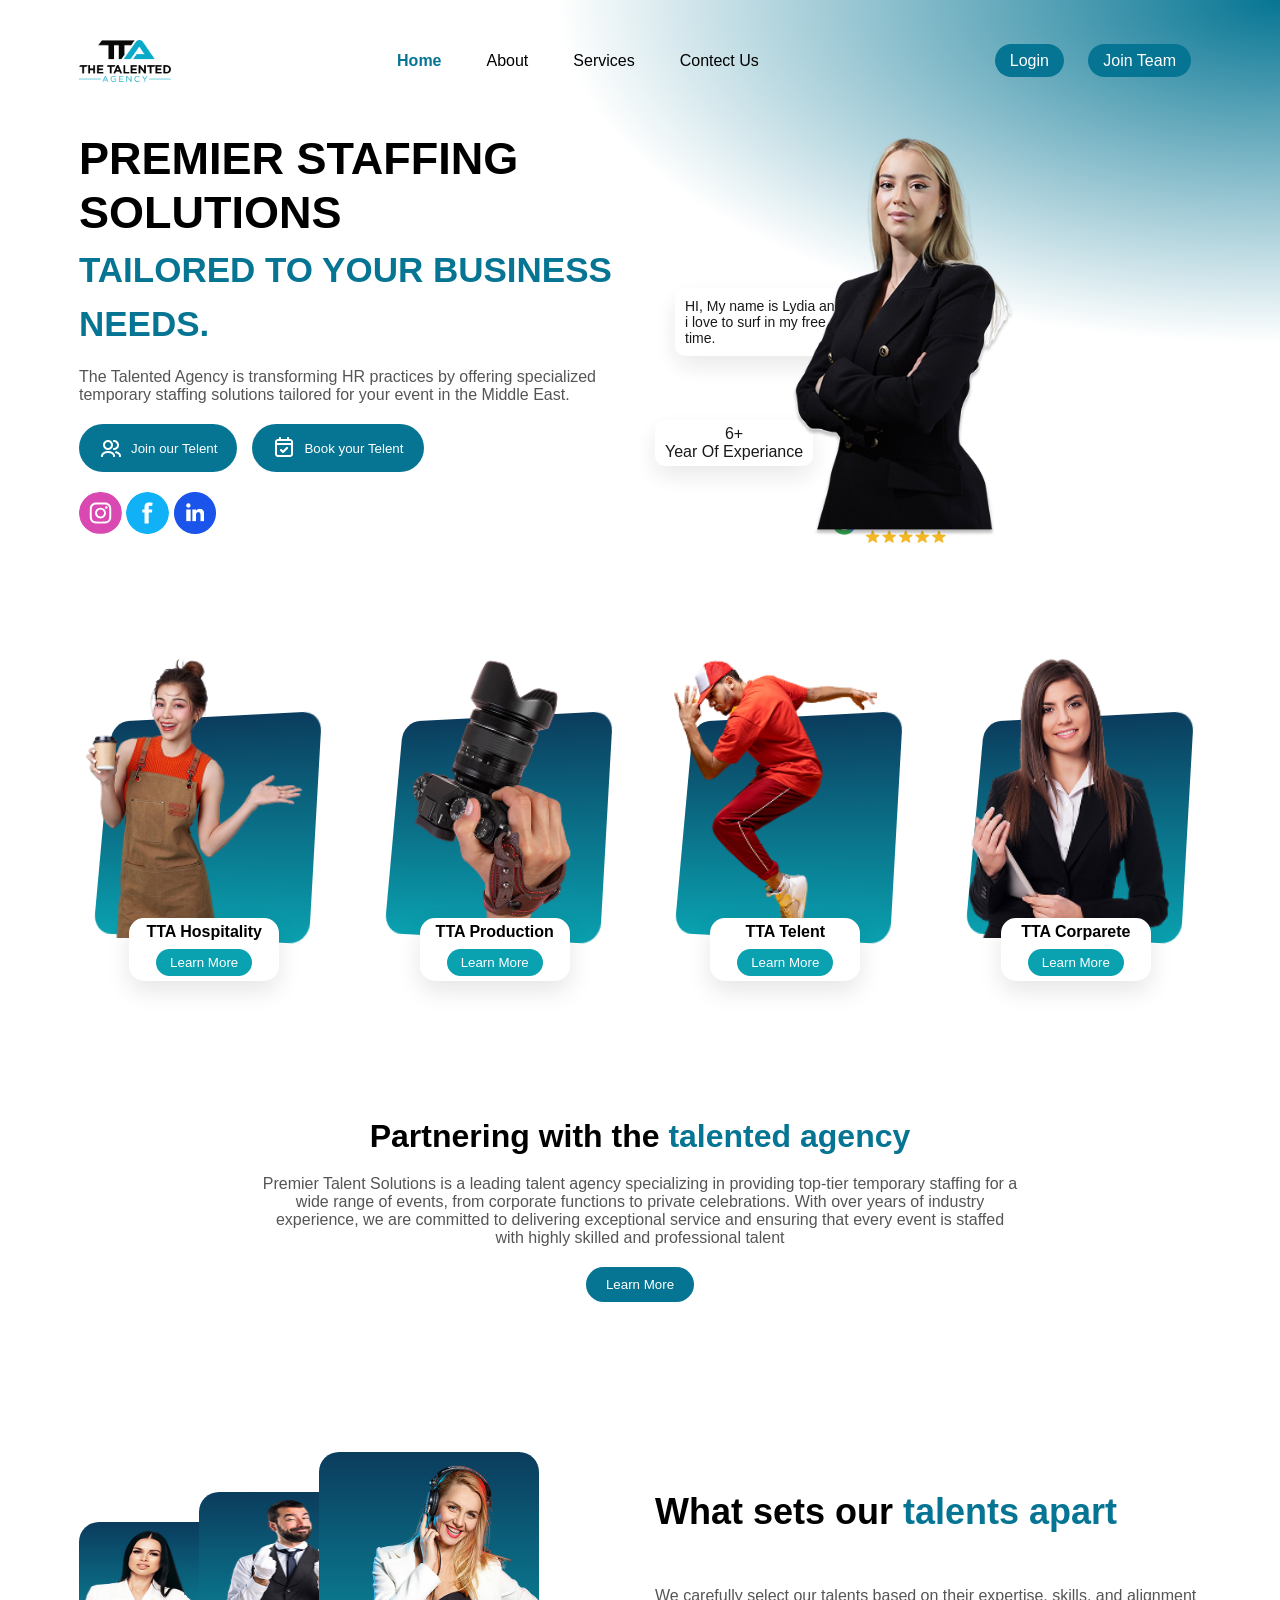
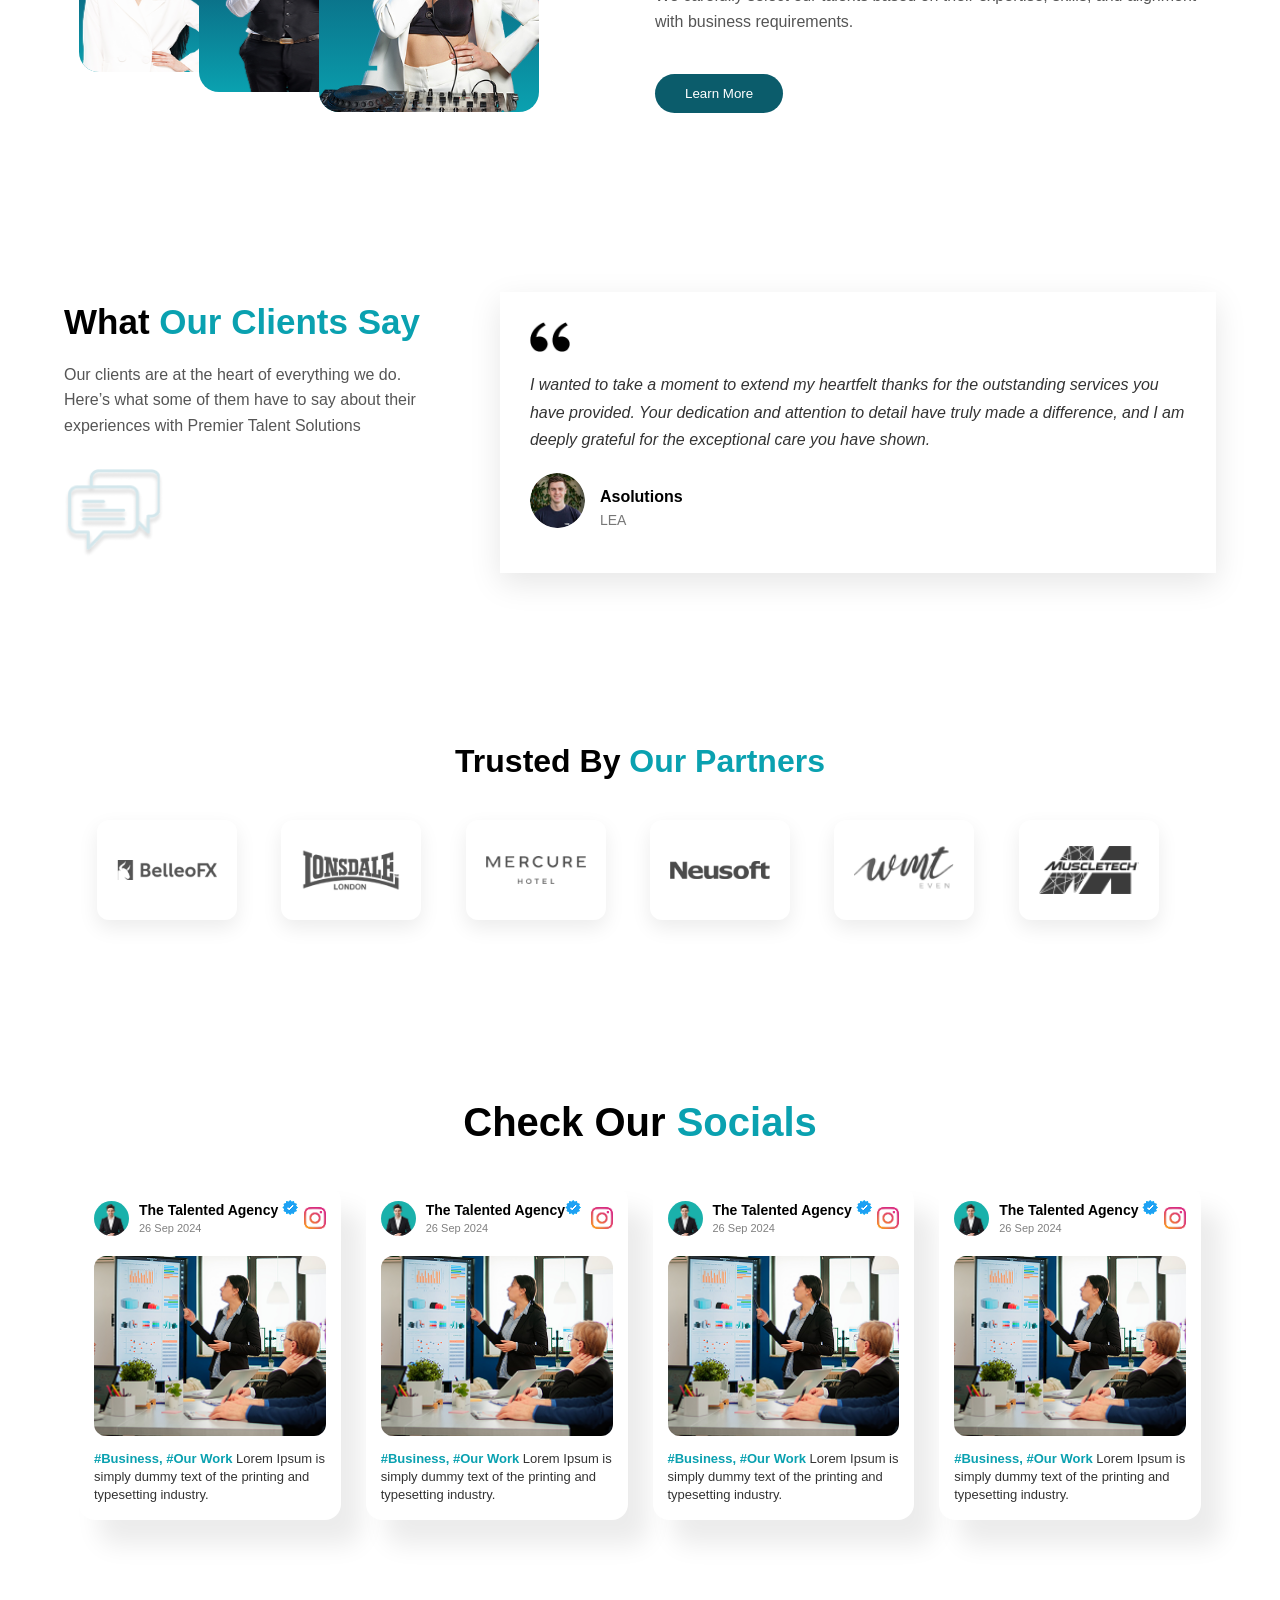
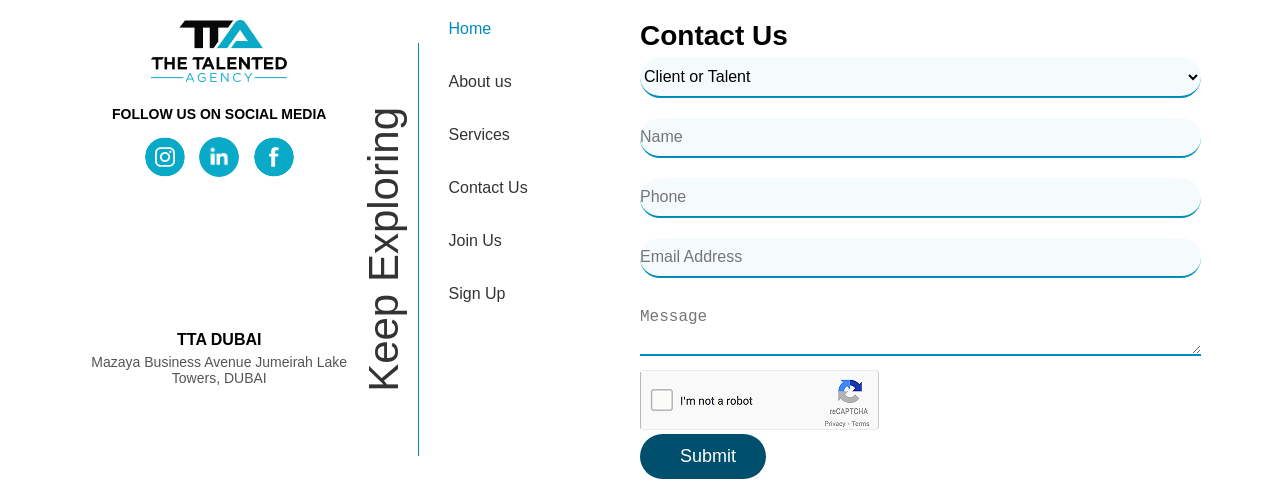
==== Talented/index.html @ cbae9e2e "Add files via upload Updated contact section and footer" ====
<!DOCTYPE html>
<html lang="en">

<head>
    <meta charset="UTF-8">
    <meta name="viewport" content="width=device-width, initial-scale=1.0">
    <title>Document</title>
    <link rel="stylesheet" href="style.css">
</head>

<body>
    <section class="hero-wrapper">
        <header class="container">
            <img src="photo/Frame 1.png" alt="">
            <div class="nav">
                <a href="index.html" class="active">Home </a>
                <a href="why.html">About</a>
                <a href="why.html">Services</a>
                <a href="contact.html">Contect Us</a>
            </div>
            <div>
                <div id="modal-placeholder"></div>
                <a href="javascript:void(0)" class="btn" onclick="loadAndOpenModal()">Login</a>
                <a href="join.html" class="btn">Join Team</a>
            </div>
        </header>

        <div class="container">
            <div class="hero-section">

                <div class="hero-left">
                    <h1>
                        PREMIER STAFFING SOLUTIONS <br>
                        <span>TAILORED TO YOUR BUSINESS NEEDS.</span>
                    </h1>

                    <p>The Talented Agency is transforming HR practices by offering specialized temporary staffing
                        solutions
                        tailored for your event in the Middle East.</p>
                    <div class="hero-btn">
                        <button><img src="photo/Users.png" alt="">Join our Telent</button>
                        <button><img src="photo/Calendar_Check.png" alt="">Book your Telent</button>
                    </div>
                    <div class="hero-icon">
                        <img src="photo/instagram.svg" alt="">
                        <img src="photo/facebook.svg" alt="">
                        <img src="photo/linkedin.png" alt="">
                    </div>
                </div>
                <div class="hero-right">
                    <img class="main-img" src="photo/2 7.png" alt="">
                    <div class="card-info">
                        <p>HI, My name is Lydia and i love to surf in my free time.</p>
                    </div>

                    <div class="box">
                        <p>6+</p>
                        <p>Year Of Experiance</p>
                    </div>

                    <img class="avatars" src="photo/Avatars.png" alt="">
                </div>
            </div>
        </div>
    </section>

    <section class="services">
        <div class="container">
            <div class="card">
                <div class="img-box">
                    <div class="shape"></div>
                    <img src="photo/barista-asian-woman-serving-customer-holding-coffee-cup-coffee-shop-isolated-blue-background 1.png"
                        alt="">
                </div>
                <div class="content">
                    <h4>TTA Hospitality</h4>
                    <button>Learn More</button>
                </div>
            </div>
            <div class="card">
                <div class="img-box">
                    <div class="shape"></div>
                    <img src="photo/hand-holding-photo-camera 1.png" alt="">
                </div>
                <div class="content">
                    <h4>TTA Production</h4>
                    <button>Learn More</button>
                </div>
            </div>
            <div class="card">
                <div class="img-box">
                    <div class="shape"></div>
                    <img src="photo/full-shot-man-dancing-studio 1.png" alt="">
                </div>
                <div class="content">
                    <h4>TTA Telent</h4>
                    <button>Learn More</button>
                </div>
            </div>
            <div class="card">
                <div class="img-box">
                    <div class="shape"></div>
                    <img src="photo/portrait-happy-woman-with-digital-tablet 1.png" alt="">
                </div>
                <div class="content">
                    <h4>TTA Corparete</h4>
                    <button>Learn More</button>
                </div>
            </div>

            <div class="parenting">
                <h1>Partnering with the <span>talented agency</span></h1>
                <p>Premier Talent Solutions is a leading talent agency specializing in providing top-tier temporary
                    staffing for a wide range of events, from corporate functions to private celebrations. With over
                    years of industry experience, we are committed to delivering exceptional service and ensuring that
                    every event is staffed with highly skilled and professional talent</p>
                <button>Learn More</button>
            </div>
        </div>
    </section>

    <section class="set-section">
        <div class="container set-part">

            <div class="talent-image">
                <img class="img-box1 small" src="photo/freepik_br_9124e37f-e8ed-4702-9547-612ed2c5bbd6 copy 1.png"
                    alt="">
                <img class="img-box1 medium" src="photo/luxury-waiter-doing-money-gesture 1.png" alt="">
                <img class="img-box1 large" src="photo/freepik_br_9124e37f-e8ed-4702-9547-612ed2c5bbd6 copy 1 (1).png"
                    alt="">
            </div>

            <div class="talent-content">
                <h2>What sets our <span>talents apart </span></h2>
                <P>We carefully select our talents based on their expertise, skills, and alignment with business
                    requirements.</P>
                <button>Learn More </button>
            </div>

        </div>
    </section>

    <section class="clint">
        <div class="container">

            <div class="clint-left">
                <H2>What <SPan> Our Clients Say</SPan></H2>
                <P>Our clients are at the heart of everything we do. Here’s what some of them have to say about their
                    experiences with Premier Talent Solutions</P>
                <img src="photo/Mask group.png" alt="">
            </div>

            <div class="clint-right">
                <img src="photo/quote 1.png" alt="">
                <p>I wanted to take a moment to extend my heartfelt thanks for the outstanding services you have
                    provided. Your dedication and attention to detail have truly made a difference, and I am deeply
                    grateful for the exceptional care you have shown.</p>
                <div class="users">
                    <img src="photo/Ellipse 78.png" alt="">
                    <div>
                        <h4>Asolutions</h4>
                        <span>LEA</span>
                    </div>
                </div>
            </div>
        </div>
    </section>


    <section class="partners">
        <div class="container">
            <h2>Trusted By <span>Our Partners</span></h2>

            <div class="logo-grid">
                <img src="photo/Group 1413372115.png">
                <img src="photo/Group 1413372081.png">
                <img src="photo/download.png">
                <img src="photo/download (1).png">
                <img src="photo/WMT.DEUtdZK4 1.png">
                <img src="photo/muscletech-australia.DEVX052A 1.png">
            </div>
        </div>
    </section>


    <section class="social-section">
        <div class="container">

            <h2>Check Our <span>Socials</span></h2>

            <div class="social-grid">

                <!-- CARD -->
                <div class="social-card">

                    <div class="card-header">
                        <div class="user">
                            <img class="profile" src="photo/Rectangle 34627401.png" alt="">
                            <div>
                                <h4>The Talented Agency <img
                                        src="photo/pngtree-instagram-bule-tick-insta-blue-star-vector-png-image_6695210 1.png"
                                        alt=""></h4>
                                <small>26 Sep 2024</small>
                            </div>
                        </div>
                        <img class="insta" src="photo/image 2.png" alt="">
                    </div>

                    <img class="post-img" src="photo/Rectangle 34627402.png" alt="">

                    <p class="caption">
                        <span>#Business, #Our Work</span>
                        Lorem Ipsum is simply dummy text of the printing and typesetting industry.
                    </p>

                </div>

                <!-- CARD 2 -->
                <div class="social-card">
                    <div class="card-header">
                        <div class="user">
                            <img class="profile" src="photo/Rectangle 34627401.png" alt="">
                            <div>
                                <h4>The Talented Agency<img
                                        src="photo/pngtree-instagram-bule-tick-insta-blue-star-vector-png-image_6695210 1.png"
                                        alt=""></h4>
                                <small>26 Sep 2024</small>
                            </div>
                        </div>
                        <img class="insta" src="photo/image 2.png" alt="">
                    </div>

                    <img class="post-img" src="photo/Rectangle 34627402.png" alt="">

                    <p class="caption">
                        <span>#Business, #Our Work</span>
                        Lorem Ipsum is simply dummy text of the printing and typesetting industry.
                    </p>
                </div>

                <!-- CARD 3 -->
                <div class="social-card">
                    <div class="card-header">
                        <div class="user">
                            <img class="profile" src="photo/Rectangle 34627401.png" alt="">
                            <div>
                                <h4>The Talented Agency <img
                                        src="photo/pngtree-instagram-bule-tick-insta-blue-star-vector-png-image_6695210 1.png"
                                        alt=""></h4>
                                <small>26 Sep 2024</small>
                            </div>
                        </div>
                        <img class="insta" src="photo/image 2.png" alt="">
                    </div>

                    <img class="post-img" src="photo/Rectangle 34627402.png" alt="">

                    <p class="caption">
                        <span>#Business, #Our Work</span>
                        Lorem Ipsum is simply dummy text of the printing and typesetting industry.
                    </p>
                </div>

                <!-- CARD 4 -->
                <div class="social-card">
                    <div class="card-header">
                        <div class="user">
                            <img class="profile" src="photo/Rectangle 34627401.png" alt="">
                            <div>
                                <h4>The Talented Agency <img
                                        src="photo/pngtree-instagram-bule-tick-insta-blue-star-vector-png-image_6695210 1.png"
                                        alt=""></h4>
                                <small>26 Sep 2024</small>
                            </div>
                        </div>
                        <img class="insta" src="photo/image 2.png" alt="">
                    </div>

                    <img class="post-img" src="photo/Rectangle 34627402.png" alt="">

                    <p class="caption">
                        <span>#Business, #Our Work</span>
                        Lorem Ipsum is simply dummy text of the printing and typesetting industry.
                    </p>
                </div>

            </div>

        </div>
    </section>

    <footer class="container">
        <div class="footer-content">

            <div class="footer-section brand-col">
                <img src="photo/Frame 1.png" alt="The Talented Agency" class="footer-logo">

                <p class="social-text">FOLLOW US ON SOCIAL MEDIA</p>

                <div class="social-icons">
                    <img src="photo/finstagram.svg" alt="Instagram">
                    <img src="photo/flinkedin.png" alt="LinkedIn">
                    <img src="photo/ffacebook.svg" alt="Facebook">
                </div>
                <div class="address-section">
                    <h4>TTA DUBAI</h4>
                    <p>Mazaya Business Avenue Jumeirah Lake Towers, DUBAI</p>
                </div>
            </div>

            <div class="footer-section nav-col">
                <div class="vertical-text-wrapper">
                    <span class="vertical-text">Keep Exploring</span>
                    <div class="divider"></div>
                </div>
                <ul class="nav-links">
                    <li><a href="#" class="active">Home</a></li>
                    <li><a href="#">About us</a></li>
                    <li><a href="#">Services</a></li>
                    <li><a href="#">Contact Us</a></li>
                    <li><a href="#">Join Us</a></li>
                    <li><a href="#">Sign Up</a></li>
                </ul>
            </div>

            <div class="footer-section form-col">
                <h2>Contact Us</h2>
                <form id="footer-contact">
                    <div class="input-group">
                        <select id="role">
                            <option value="">Client or Talent</option>
                        </select>
                    </div>
                    <div class="input-group">
                        <input type="text" placeholder="Name" required>
                    </div>
                    <div class="input-group">
                        <input type="tel" placeholder="Phone" required>
                    </div>
                    <div class="input-group">
                        <input type="email" placeholder="Email Address" required>
                    </div>
                    <div class="input-group">
                        <textarea placeholder="Message"></textarea>
                    </div>
                    <div>
                        <img src="photo/1_4NhFKMxr-qXodjYpxtiE0w 1.png" alt="">
                    </div>

                    <button type="submit" class="submit-btn">
                        <i class="fas fa-paper-plane"></i> Submit
                    </button>
                </form>
            </div>
        </div>
    </footer>











    <script>
        function loadAndOpenModal() {
            var placeholder = document.getElementById('modal-placeholder');

            // Check karo ke modal pela thi load thayelu che ke nahi
            if (placeholder.innerHTML === "") {
                fetch('login.html')
                    .then(response => response.text())
                    .then(data => {
                        placeholder.innerHTML = data;
                        openModal(); // Code load thaya pachhi kholo
                    });
            } else {
                openModal(); // Jo pela thi load hoy to sidhu kholo
            }
        }

        function openModal() {
            var modal = document.getElementById("loginModal");
            modal.style.display = "block";
            document.body.style.overflow = "hidden";
        }

        function closeLoginModal() {
            var modal = document.getElementById("loginModal");
            modal.style.display = "none";
            document.body.style.overflow = "auto";
        }

        // Modal ni bahar click kare to bandh thay
        window.onclick = function (event) {
            var modal = document.getElementById("loginModal");
            if (event.target == modal) {
                closeLoginModal();
            }
        }
    </script>
</body>

</html>
---- Talented/style.css ----
* {
    margin: 0;
    padding: 0;
    box-sizing: border-box;
}

body {
    font-family: Arial, sans-serif;
}

.container {
    width: 100%;
    max-width: 1200px;
    margin: auto;
    padding: 10px 15px;
}

/* HERO BACKGROUND */
.hero-wrapper {
    padding: 30px 0;
    background-size: 120% 120%;
    background-repeat: no-repeat;
    max-width: 100%;

    background: radial-gradient(ellipse at top right,
            #067593 0%,
            transparent 40%),
        #ffffff;
}

/* HEADER */
header {
    display: flex;
    align-items: center;
    justify-content: space-between;
    padding: 15px;
}

header img {
    height: 42px;
}

.nav {
    display: flex;
    gap: 25px;
}

header a {
    margin: 0 10px;
    text-decoration: none;
    color: black;
}

/* header button {
    margin-left: 10px;
    padding: 8px 15px;
    cursor: pointer;
    background-color: #067593;
    border: none;
    border-radius: 30px;
    color: white;
} */
.btn{
    margin-left: 10px;
    padding: 8px 15px;
    cursor: pointer;
    background-color: #067593;
    border: none;
    border-radius: 30px;
    color: white;

}

.nav a.active {
    color: #067593 !important; 
    font-weight: bold;         
    /* border-bottom: 2px solid #067593; */ /* Jo niche patti joiye to aa vapro */
}
/* HERO SECTION */
.hero-section {
    display: flex;
    align-items: center;
    justify-content: space-between;
    padding: 30px 0;
    gap: 30px;
}

.hero-left {
    flex: 1;
}

.hero-left h1 {
    font-size: 45px;
    line-height: 1.2;
}

.hero-left span {
    color: #067593;
    font-size: 35px;
}

.hero-left p {
    margin: 20px 0;
    color: #555;
}

.hero-btn {
    display: flex;
    gap: 15px;
    margin-bottom: 20px;
    flex-wrap: wrap;
}

.hero-btn button {
    display: flex;
    align-items: center;
    gap: 8px;
    padding: 12px 20px;
    border-radius: 25px;
    border: none;
    cursor: pointer;
    background: #067593;
    color: white;
}

.main-img {
    width: 22px;
    margin-right: 12px;
}

/* RIGHT SIDE */
.hero-right {
    position: relative;
    flex: 1;
    display: flex;
    justify-content: center;
}

.hero-right img {
    width: 100%;
    max-width: 450px;
}

/* FLOATING CARDS */
.card-info {
    position: absolute;
    bottom: 180px;
    left: 20px;
    padding: 10px;
    border-radius: 10px;
    background: #fff;
    width: 180px;
    font-size: 14px;
    box-shadow: 0 10px 25px rgba(0, 0, 0, 0.1);
    opacity: 0.9;
}

.box {
    position: absolute;
    bottom: 70px;
    left: 0;
    padding: 5px 10px;
    background: white;
    border-radius: 10px;
    text-align: center;
    box-shadow: 0 10px 25px rgba(0, 0, 0, 0.1);
    opacity: 0.9;
}

.avatars {
    position: absolute;
    bottom: -30px;
    left: 46%;
    transform: translateX(-50%);
    width: 180px !important;
}


@media (max-width: 992px) {
    .hero-section {
        flex-direction: column;
        text-align: center;
    }

    .hero-left h1 {
        font-size: 32px;
    }

    .hero-left span {
        font-size: 26px;
    }

    .hero-right {
        margin-top: 30px;
    }

    .card-info,
    .box {
        left: 50%;
        transform: translateX(-50%);
    }
}

/* MOBILE */
@media (max-width: 600px) {
    header {
        flex-direction: column;
        gap: 10px;
    }

    header div {
        display: flex;
        flex-wrap: wrap;
        justify-content: center;
    }

    .hero-left h1 {
        font-size: 26px;
    }

    .hero-left span {
        font-size: 22px;
    }

    .hero-btn {
        flex-direction: column;
    }


}


.services .container {
    display: flex;
    justify-content: space-between;
    padding: 80px 10px;
    flex-wrap: wrap;


}

/* 
.card {
    position: relative;
    width: 23%;
    height: 350px;
    display: flex;
    flex-direction: column;
    align-items: center;
}

.img-box {
    position: relative;
    height: 200px;
    perspective: 400px;
    width: 100%;
}


.shape {
    position: absolute;
    width: 90%;
    height: 90%;
    top: 10%;
    left: 5%;
    background: linear-gradient(180deg, #0b3c5d, #0aa1b0);
    border-radius: 12px;
    transform: rotateY(-90deg) rotateX(15deg);
    z-index: 1;
    transform-style: preserve-3d;
}


.img-box img {
    position: absolute;
    bottom: 0;
    left: 50%;
    transform: translateX(-50%);
    height: 230px;
    z-index: 2;
    object-fit: contain;    
} */

.content {
    position: relative;
    /* bottom: 60px;
    left: 10%; */
    margin-top: -20px;
    width: 150px;

    background: #fff;
    padding: 5px;
    text-align: center;
    border-radius: 15px;

    box-shadow: 0 10px 25px rgba(0, 0, 0, 0.1);
    z-index: 3;
}

/* BUTTON */
.content button {
    margin-top: 8px;
    padding: 6px 14px;
    border: none;
    border-radius: 20px;
    background: #0aa1b0;
    color: white;
    cursor: pointer;
}

.parenting {
    text-align: center;
    margin: 60px auto;
    max-width: 760px;


}

.parenting h1 {
    font-size: 32px;
}

.parenting span {
    color: #067593;
}

.parenting p {
    margin: 20px 0;
    color: #555;

}

.parenting button {
    padding: 10px 20px;
    background: #067593;
    color: white;
    border: none;
    border-radius: 25px;
}

@media (max-width: 600px) {

    .services .container {
        flex-direction: column;
        grid-template-columns: 1fr;
        align-items: center;
        gap: 40px;
    }

    .card {
        width: 90%;
    }

    .img-box {
        height: 170px;
    }

    .img-box img {
        height: 190px;
    }

    .content {
        width: 180px;
        bottom: -25px;
    }

    .content button {
        padding: 8px 16px;
    }
}

@media (max-width: 992px) and (min-width: 601px) {

    .services .container {
        flex-wrap: wrap;
        justify-content: center;
        grid-template-columns: repeat(2, 1fr);
        gap: 30px;
    }

    .card {
        width: 45%;
    }

    .img-box {
        height: 190px;
    }

    .img-box img {
        height: 210px;
    }

    .content {
        width: 170px;
    }
}


* {
    box-sizing: border-box;
}

.set-part {
    display: flex;
    justify-content: space-between;
    gap: 30px;
    align-items: center;
}


.talent-image {
    position: relative;
    width: 50%;
    height: 350px;
}

.img-box1 {
    position: absolute;
    border-radius: 20px;
    overflow: hidden;
    /* 👈 important */
    background: linear-gradient(180deg, #0b3c5d, #0aa1b0);
}

/* COMMON IMAGE STYLE */
.img-box1 img {
    position: absolute;
    border-radius: 20px;
    object-fit: cover;
}

/* DIFFERENT SIZES */
.small {
    width: 160px;
    height: 150px;
    left: 0;
    top: 70px;
    z-index: 1;
}

.medium {
    width: 180px;
    height: 200px;
    left: 120px;
    top: 40px;
    z-index: 2;
}

.large {
    width: 220px;
    height: 260px;
    left: 240px;
    top: 0;
    z-index: 3;
}

.talent-content {
    width: 50%;
}

.talent-content h2 {
    font-size: 36px;
    margin-bottom: 50px;
}

.talent-content span {
    color: #067593;
}

.talent-content p {
    color: #555;
    margin-bottom: 40px;
    line-height: 1.6;
}

/* BUTTON */
.talent-content button {
    padding: 12px 30px;
    border-radius: 30px;
    border: none;
    background: #0b5c6b;
    color: white;
    cursor: pointer;
    margin-bottom: 50px;
}

@media (max-width: 768px) {

    .set-part {
        flex-direction: column;
        text-align: center;
    }

    .talent-image,
    .talent-content {
        width: 100%;
    }

    .talent-image {
        height: 300px;
        margin-bottom: 20px;
    }

    /* reduce overlap on mobile */
    .small {
        width: 120px;
        height: 110px;
        left: 0;
        top: 50px;
    }

    .medium {
        width: 140px;
        height: 150px;
        left: 90px;
        top: 30px;
    }

    .large {
        width: 160px;
        height: 190px;
        left: 180px;
        top: 0;
    }

    .talent-content h2 {
        font-size: 28px;
    }
}

@media (max-width: 1024px) {
    .talent-image {
        width: 55%;
    }

    .talent-content {
        width: 45%;
    }
}

.clint .container {
    display: flex;
    justify-content: space-between;
    align-items: center;
    gap: 50px;
    flex-wrap: wrap;
    padding: 80px 0;
}

.clint-left {
    flex: 1;
}

.clint-left h2 {
    font-size: 35px;
    margin-bottom: 20px;
}

.clint-left span {
    color: #0aa1b0;
}

.clint-left p {
    color: #555;
    line-height: 1.6;
    margin-bottom: 30px;
    max-width: 500px;
}

.clint-left img {
    width: 100px;
    height: auto;
    opacity: 0.6;

}

.clint-right {
    flex: 1.7;
    background: #fff;
    padding: 30px;
    box-shadow: 0 10px 30px rgba(0, 0, 0, 0.1);
    position: relative;
}

/* quote image */
.clint-right img {
    width: 40px;
    margin-bottom: 15px;
}

.clint-right p {
    color: #333;
    line-height: 1.7;
    font-style: italic;
}

.users {
    display: flex;
    align-items: center;
    gap: 15px;
    margin-top: 20px;
}

.users img {
    width: 55px;
    height: 55px;
    border-radius: 50%;
    object-fit: cover;
}

.users h4 {
    font-size: 16px;
    margin-bottom: 5px;
}

.users span {
    font-size: 14px;
    color: #777;
}



.partners {
    padding: 80px 20px;
    text-align: center;
}

.partners h2 {
    font-size: 32px;
    margin-bottom: 40px;
}

.partners h2 span {
    color: #0aa1b0;
}

/* GRID */
.logo-grid {
    display: grid;
    grid-template-columns: repeat(auto-fit, minmax(160px, 1fr));
    gap: 20px;
    align-items: center;
}

/* BOX STYLE */
.logo-grid img {
    width: 100%;
    max-width: 140px;
    padding: 20px;
    background: #fff;
    border-radius: 12px;
    box-shadow: 0 8px 20px rgba(0, 0, 0, 0.08);
    transition: 0.3s ease;
    filter: grayscale(100%);
    object-fit: contain;
    height: 100px;
}

/* HOVER EFFECT */
/* .logo-grid img:hover{
    transform: translateY(-5px);
    box-shadow: 0 12px 25px rgba(0,0,0,0.15);
} */






.social-section {
    padding: 80px 0;
}

.container {
    width: 90%;
    margin: auto;
}

.social-section h2 {
    text-align: center;
    font-size: 40px;
    margin-bottom: 40px;
}

.social-section h2 span {
    color: #0aa1b0;
}

/* GRID */
.social-grid {
    display: grid;
    grid-template-columns: repeat(4, 1fr);
    gap: 25px;
}

/* CARD */
.social-card {
    background: #fff;
    border-radius: 16px;
    padding: 15px;
    box-shadow: 20px 25px 25px rgba(0, 0, 0, 0.08);
}

/* HEADER */
.card-header {
    display: flex;
    justify-content: space-between;
    align-items: center;
    margin-bottom: 10px;
}

.user {
    display: flex;
    gap: 10px;
    align-items: center;
}

.profile {
    width: 35px;
    height: 35px;
    border-radius: 50%;
}

.user h4 {
    font-size: 14px;
    margin: 0;
}

.user small {
    font-size: 11px;
    color: gray;
}

.insta {
    width: 22px;
}

/* IMAGE */
.post-img {
    width: 100%;
    height: 180px;
    border-radius: 12px;
    object-fit: cover;
    margin: 10px 0;
}

/* TEXT */
.caption {
    font-size: 13px;
    line-height: 1.4;
    color: #333;
}

.caption span {
    color: #0aa1b0;
    font-weight: 600;
}




.footer-content {
    display: flex;
    justify-content: space-between;

}

/* Column 1: Brand */
.brand-col {
    flex: 1;
    text-align: center;
}

.footer-logo {
    max-width: 200px;
    margin-bottom: 20px;
}

.social-text {
    font-weight: bold;
    font-size: 14px;
    margin-bottom: 15px;
}

.social-icons img {
    display: inline-flex;
    align-items: center;
    justify-content: center;
    width: 40px;
    height: 40px;
    border-radius: 50%;
    margin: 0 5px;
    text-decoration: none;
}

.address-section {
    margin-top: auto;
    padding-top: 150px;
    /* Thodi extra gap jo joiye to */
    text-align: center;
}

.address-section h4 {
    font-size: 16px;
    font-weight: bold;
    margin-bottom: 5px;
}

.address-section p {
    font-size: 14px;
    color: #555;

}

/* Column 2: Navigation */
.nav-col {
    display: flex;
    flex: 1;
    gap: 30px;
}

.vertical-text-wrapper {
    display: flex;
    align-items: center;
}

.vertical-text {
    writing-mode: vertical-rl;
    transform: rotate(180deg);
    font-size: 42px;
    color: #333;
}

.divider {
    width: 1px;
    height: 90%;
    background: #008CBA;
    margin-left: 10px;
}

.nav-links {
    list-style: none;
    padding: 0;
}

.nav-links li {
    margin-bottom: 35px;
}

.nav-links a {
    text-decoration: none;
    color: #333;
    font-weight: 500;

}

.nav-links a.active {
    color: #008CBA;
}

/* Column 3: Form */
.form-col {
    flex: 2;
}

.form-col h2 {
    font-size: 28px;
    margin-bottom: 5px;
}

.input-group {
    margin-bottom: 10px;
}

.input-group input,
.input-group select,
.input-group textarea {
    width: 100%;
    border: none;
    border-bottom: 2px solid #008CBA;
    padding: 10px 0;
    outline: none;
    font-size: 16px;
}

.submit-btn {
    background: #004f6d;
    color: white;
    padding: 12px 30px;
    border: none;
    border-radius: 25px;
    cursor: pointer;
    font-size: 18px;
    display: flex;
    align-items: center;
    gap: 10px;
}








.card {
    position: relative;
    width: 23%;
    height: 350px;
    margin-bottom: 20px;
    display: flex;
    flex-direction: column;
    align-items: center;
}

.img-box {
    position: relative;
    width: 100%;
    height: 250px;
    display: flex;
    justify-content: center;
    align-items: flex-end;
}


.shape {
    position: absolute;
    width: 90%;
    height: 90%;
    background: linear-gradient(180deg, #0b3c5d, #0aa1b0);
    border-radius: 20px;
    transform: perspective(1000px) rotateY(-25deg) rotateX(10deg);
    z-index: 1;
}

.img-box img {
    position: relative;
    height: 280px;
    width: auto;
    z-index: 2;
    object-fit: contain;
    margin-left: -20px;
}












/* _____________________________________________--------------------------______________________________ */


/* MAIN SECTION */
.why-hero {
    display: flex;
    align-items: center;
    justify-content: space-between;
    gap: 60px;
    padding: 80px 0;
}

/* LEFT TEXT */
.why-text {
    flex: 1;
}

.why-text h1 {
    font-size: 42px;
    margin-bottom: 20px;
    max-width: 300px;
}

.why-text span {
    color: #0aa1b0;
}

.why-text p {
    color: #555;
    line-height: 1.6;
    margin-bottom: 25px;
    max-width: 400px;
}

/* BUTTON */
.why-text button {
    background: #0aa1b0;
    color: #fff;
    border: none;
    padding: 12px 22px;
    border-radius: 30px;
    display: flex;
    align-items: center;
    gap: 10px;
    cursor: pointer;
}

.why-text button img {
    width: 18px;
}

/* RIGHT GRID */
.why-image {
    flex: 1;
    display: grid;
    grid-template-columns: repeat(2, 1fr);
    gap: 25px;
}


.card2 {
    text-align: center;
    overflow: visible;
}


/* IMAGE BOX */
.img-box2 {
    position: relative;
    height: 120px;
    margin-bottom: 15px;
}

/* SHAPE BACKGROUND */
.shape2 {
    position: absolute;
    width: 100%;
    height: 100%;
    background: linear-gradient(180deg, #0b3c5d, #0aa1b0);
    border-radius: 14px;
    left: 0;
    transform: perspective(1000px) rotateY(-55deg) rotateX(5deg);
    z-index: 1;
}

/* IMAGE */
.img-box2 img {
    position: absolute;
    bottom: 0px;
    left: 50%;
    transform: translateX(-40%);
    max-height: 120px;
    width: auto;
    object-fit: contain;
    z-index: 2;
}

.content2 {
    position: relative;
    /* bottom: 60px;
    left: 10%; */
    margin-top: -45px;
    width: 130px;

    background: #fff;
    padding: 10px 5px;
    text-align: center;
    border-radius: 15px;

    box-shadow: 0 10px 25px rgba(0, 0, 0, 0.1);
    z-index: 3;
    backdrop-filter: blur(60px);
    -webkit-backdrop-filter: blur(60px);
}


.content2 h4 {
    margin-bottom: 10px;
    font-size: 15px;
}

.content2 button {
    padding: 6px 14px;
    border: none;
    background: #0aa1b0;
    color: white;
    border-radius: 20px;
    font-size: 12px;
    cursor: pointer;
}


/* BUTTON */
.content button {
    margin-top: 8px;
}


.tta-talent-section {
    padding: 40px 25px;

}

.tta-talent-section .container {
    display: flex;
    align-items: center;
    gap: 40px;
    justify-content: center;
}

/* Image Side */
.image-wrapper {
    position: relative;
    flex: 1;
    margin-left: 20px;

}

.blue-bg-shape {
    position: absolute;
    width: 80%;
    height: 60%;
    background-color: #00A9C1;
    border-radius: 20px;
    top: 40px;
    left: -10px;
    transform: translateX(-10%);
    z-index: 1;
    margin-left: 20px;
}

.main-img {
    position: relative;
    width: 80%;
    border-radius: 20px;
    z-index: 2;
    display: block;
}

.info-tag-box {
    background-color: #004F6D;
    color: white;
    padding: 30px 20px;
    border-radius: 12px;
    font-size: 18px;
    margin-top: 80px;
    /* Image ni upar overlap karva */
    z-index: 3;
    width: 80%;
}

/* Content Side */
.content-wrapper {
    flex: 1;
}

.title {
    font-size: 36px;
    color: #333;
    margin-bottom: 20px;
}

.title span {
    color: #00A9C1;
}

.description {
    line-height: 1.6;
    color: #555;
    margin-bottom: 30px;
    font-size: 15px;
}

/* Small Gallery */
.small-gallery {
    display: flex;
    gap: 10px;
    margin-bottom: 30px;
}

.small-gallery img {
    width: 80px;
    height: 80px;
    border-radius: 10px;
    object-fit: cover;
}

/* Button */
.book-btn {
    background-color: #004F6D;
    color: white;
    padding: 12px 30px;
    border: none;
    border-radius: 25px;
    font-size: 16px;
    cursor: pointer;
    display: flex;
    align-items: center;
    gap: 10px;
    transition: 0.3s;
}

.corporate-section .container {
    flex-direction: row;

}


.corporate-section .blue-bg-shape {
    left: auto;
    right: -20px;
    background-color: #004F6D;

}

.corporate-section .title span {
    color: #00A9C1;
}


.corporate-section .info-tag-box {
    background-color: #00A9C1;

}




















/* ------------------------____________________________________------------------------------------ */






.hero-contact {
    position: relative;
    padding-top: 50px;
    background: linear-gradient(0deg, #004659, #004659),
        linear-gradient(0deg, rgba(0, 31, 61, 0.29), rgba(0, 31, 61, 0.29));

}

.hero-overlay {
    display: flex;
    justify-content: center;
    align-items: center;
    padding: 20px 3%;
    color: white;

}

.hero-text h1 {
    font-size: 50px;
    margin-bottom: 20px;
}

.hero-text p {
    max-width: 700px;
    font-size: 18px;
    opacity: 0.9;
}

.hero-dog-img {

    max-width: 800px;
    width: 100%;
    height: auto;
    object-fit: contain;
    margin-bottom: 40px;
}


.contact-card-container {
    padding-bottom: 60px;
}

.contact-card {
    display: flex;
    background: white;

    border-radius: 20px;
    overflow: visible;
    z-index: 2;
    box-shadow: 0 20px 40px rgba(0, 0, 0, 0.2);
    transform: translateY(-70px);
    /* 🔥 BEST */
    margin-top: 0;
}

.form-side {
    flex: 1.5;
    padding: 40px;
    background: #fdfdfd;
}

.info-side {
    flex: 1;
    padding: 40px;
    background: linear-gradient(180deg, #3ADFFF 0.01%, #1E81A0 35.5%, #001F3D 99.99%);
    color: white;
}

.input-field {
    width: 100%;
    padding: 15px;
    margin-bottom: 15px;
    border: 1px solid #eee;
    border-radius: 25px;
    background: #f5f5f5;
    outline: none;
}

.hero-submit-btn {
    background: #004d61;
    color: white;
    padding: 12px 20px;
    border: none;
    border-radius: 25px;
    cursor: pointer;
    display: inline-flex;
    align-items: center;
    gap: 10px;
}

.info-side h3 {
    font-size: 30px;
    margin-bottom: 30px;
}

.info-item {
    display: flex;
    align-items: center;
    gap: 15px;
    margin-bottom: 20px;
}



.social-buttons-col {
    display: flex;
    flex-direction: column;
    gap: 15px;
    align-items: flex-end;

}


.btn-social {
    display: inline-block;
    transition: transform 0.3s ease, filter 0.3s ease;
}



.btn-social img {
    width: 250px;
    height: auto;
    display: block;
    border-radius: 40px;

}
















/* ----------------------________________________________-------------------------------- */



/* Layout & Section */
.profile-hero-section {
    background: linear-gradient(0deg, #067593, #067593),
        linear-gradient(0deg, rgba(0, 31, 61, 0.29), rgba(0, 31, 61, 0.29));
    padding: 60px 0;
    position: relative;
    height: 250px;
    width: 100%;
    display: block;
}

.profile-grid-container {
    display: grid;
    grid-template-columns: 1fr 2fr;
    gap: 25px;
    margin-left: auto;
    margin-right: auto;
    position: relative;
    z-index: 5;
    padding-top: 10px;
    margin-top: 0;
}

/* Card Common Styling */
.profile-card1 .profile-info-card{
    background: #09A9C8CF;
    border-radius: 15px;
    padding: 25px;
    box-shadow: 0 5px 15px rgba(0, 0, 0, 0.1);

}
.profile-in-card{
    padding: 24px 12px;
}
.profile-card {
    background: whitesmoke;
    border-radius: 15px;
    padding: 25px;
    box-shadow: 0 5px 15px rgba(0, 0, 0, 0.1);

}

/* Suzy Swift Card (Left) */
.profile-info-card {
    background-color: #43b3c4;
   
    /* grid-row: span 3; Aa card ne niche na badha cards sudhi lambu rakhshe */
}

.image-holder {
  width: 100%;
    border-radius: 12px;
    overflow: hidden;
    margin-bottom: 15px;
}

.image-holder img {
    width: 100%;
    display: block;
}

.upload-btn-new {
    background-color: #004d61; 
    color: white;
    border: none;
    width: 60%;            
    padding: 10px;
    margin: -5px auto 10px;
    border-radius: 20px; 
    display: flex;
    align-items: center;
    justify-content: center;
    gap: 10px;
    cursor: pointer;
    font-size: 14px;
    position: relative;    
    z-index: 2;
   
}
.upload-btn-new img {
    width: 16px; 
}
.profile-info-card h2{
    margin-bottom: 10px;
} 

.details-section h2{
    margin-bottom: 20px;
}
.profile-details-main {
    grid-column: 2;
}

/* Form Elements */
.input-grid {
    flex-direction: column;
    display: flex;
    gap: 15px;
}
.input-grid1{
    display: grid;
    /* AA SUDHARO: 1fr 1fr lakhvathi 2 sarka bhag thase */
    grid-template-columns: 1fr 1fr;
    gap: 15px;
}
.full-row {
    grid-column: span 2;
}

.phone-group {
    display: flex;
    gap: 5px;
}

.phone-group select {
    width: 35%;
}

input,
select {
    width: 100%;
    padding: 10px 15px;
    border-radius: 25px;
    border: 1px solid #c8e6eb;
    background-color: #f5fbfc;
    font-size: 14px;
    outline: none;
    margin-bottom: 10px;
}

.section-header{
    display: flex;
    justify-content: space-between;
}
.details-section, 
.upload-section {
    grid-column: span 2; 
    width: 100%;
}
.dashed-border-box {
    padding: 20px;
    border-radius: 12px;
}
.dashed-border-box h2{
    margin-bottom: 20px;
}
/* Upload Section */
.upload-grid {
    display: grid;
    grid-template-columns: repeat(4, 1fr);
    gap: 15px;
    margin-top: 15px;
}

.upload-box {
    height: 140px;
    background:white;
    border-radius: 10px;
    display: flex;
    align-items: flex-end;
    justify-content: center;
    padding-bottom: 20px;
}


.upload-note {
    font-size: 12px;
    color: #666;
    margin-top: 10px;
    text-align: center;
}

/* Footer Action */
.action-footer {
    grid-column: 1 / span 2;
    display: flex;
    justify-content: space-between;
    align-items: center;
    color: white;
    padding-top: 20px;
}

.action-footer a {
    color: #666;
    text-decoration: none;
}

.save-btn {
    background: #004d61;
    color: white;
    padding: 12px 40px;
    border-radius: 5px;
    border: none;
    font-weight: bold;
    cursor: pointer;
}
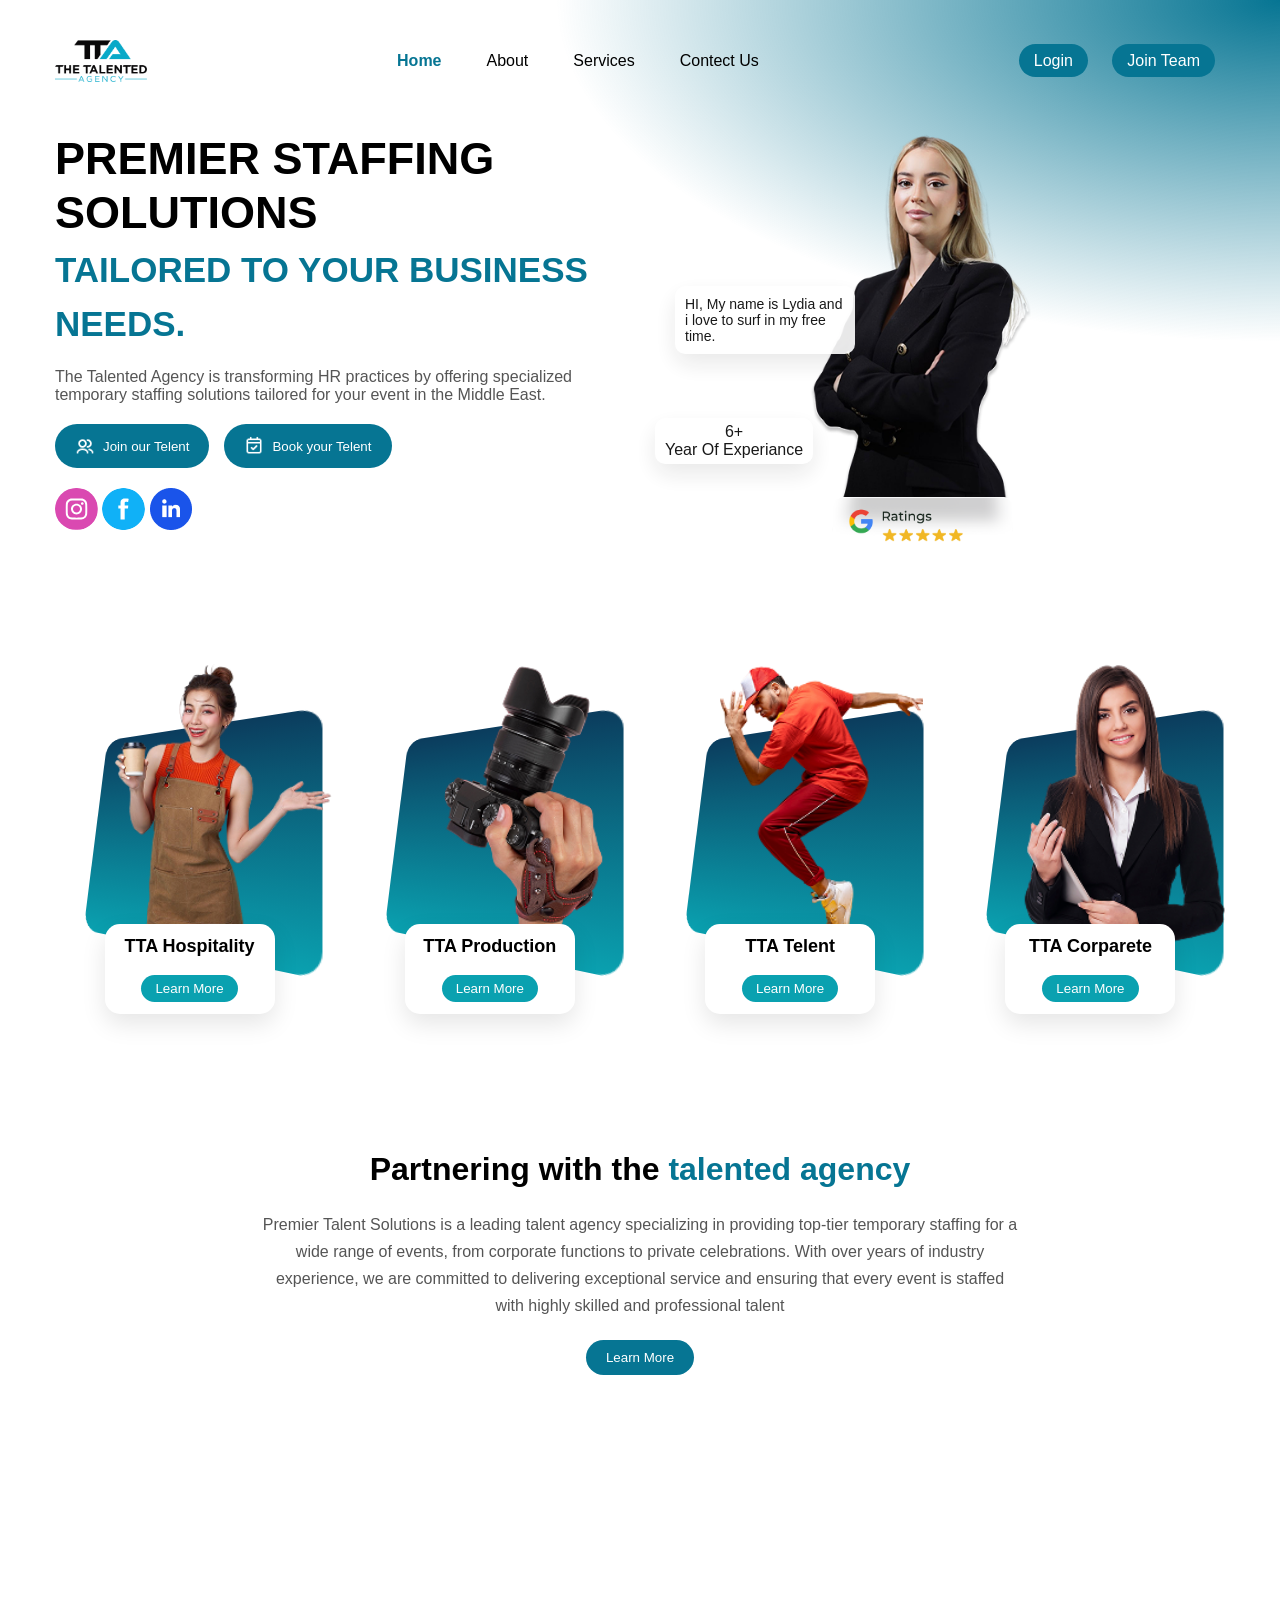
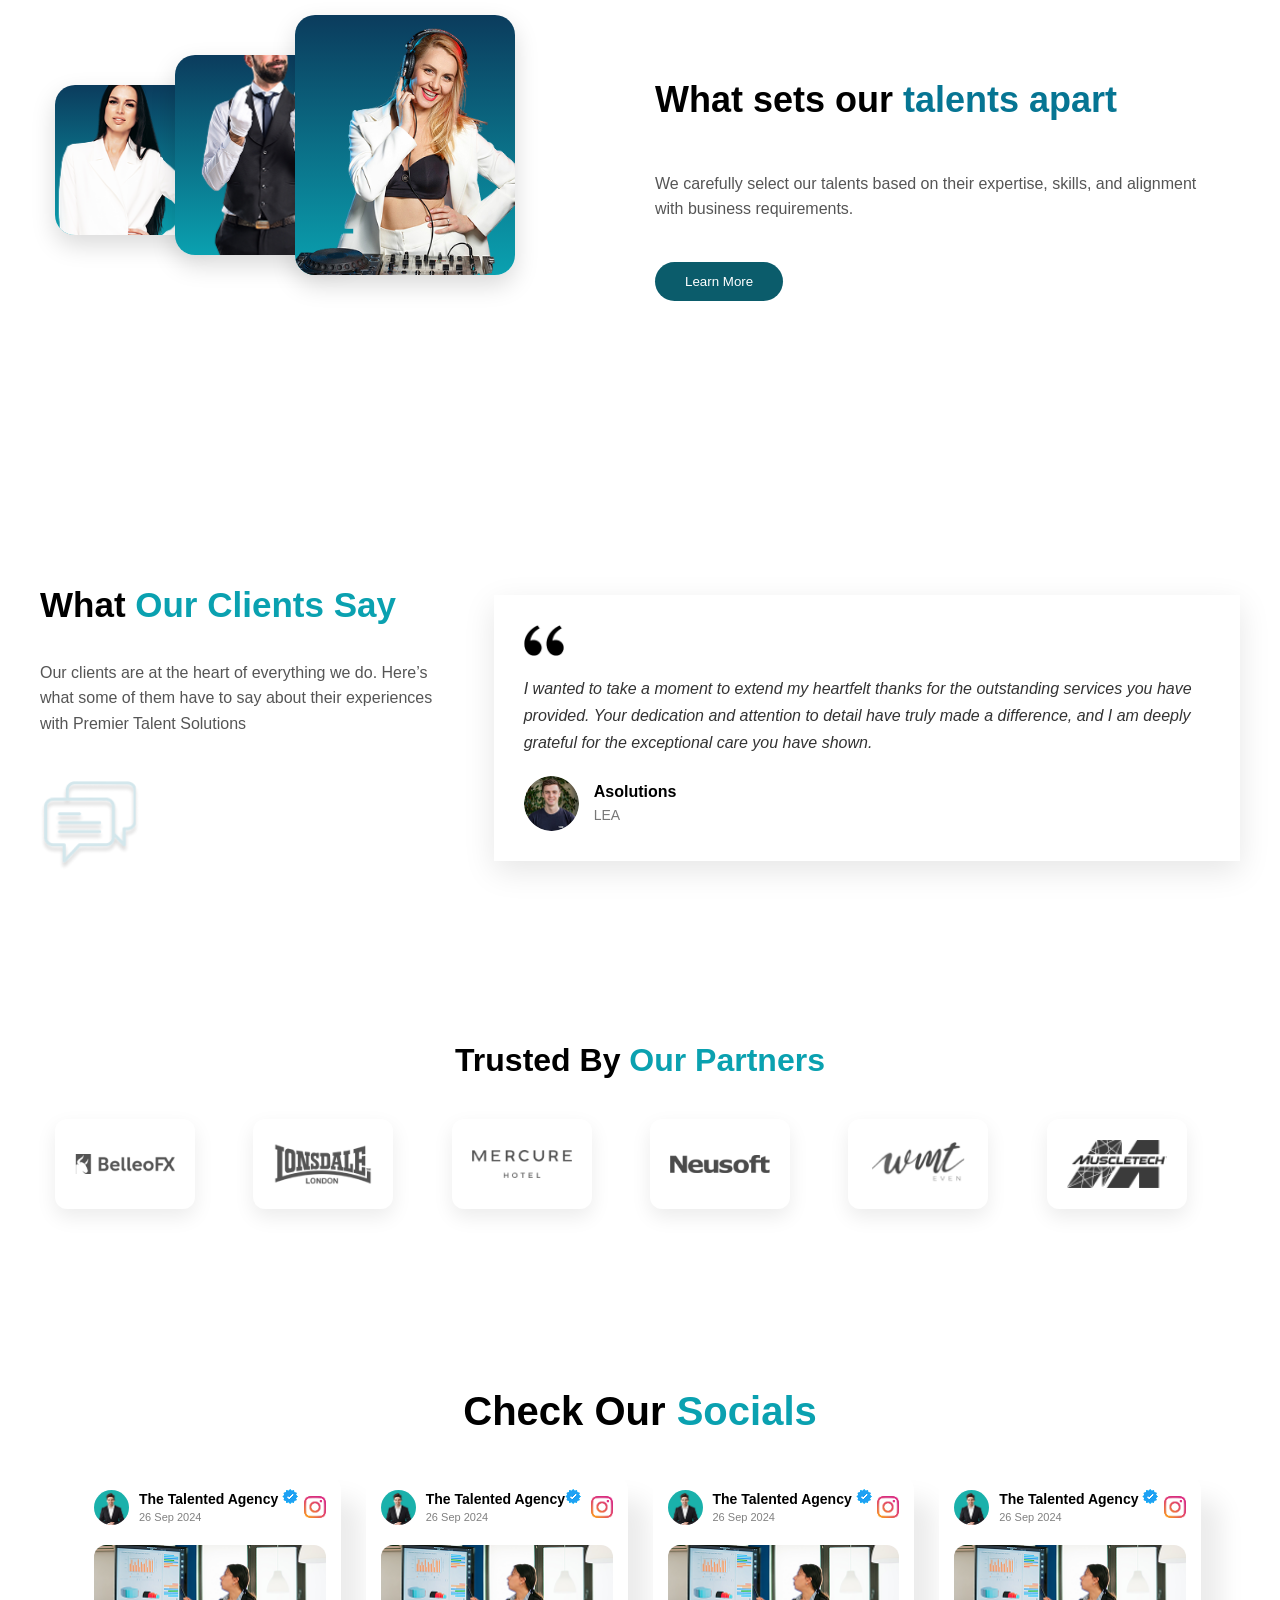
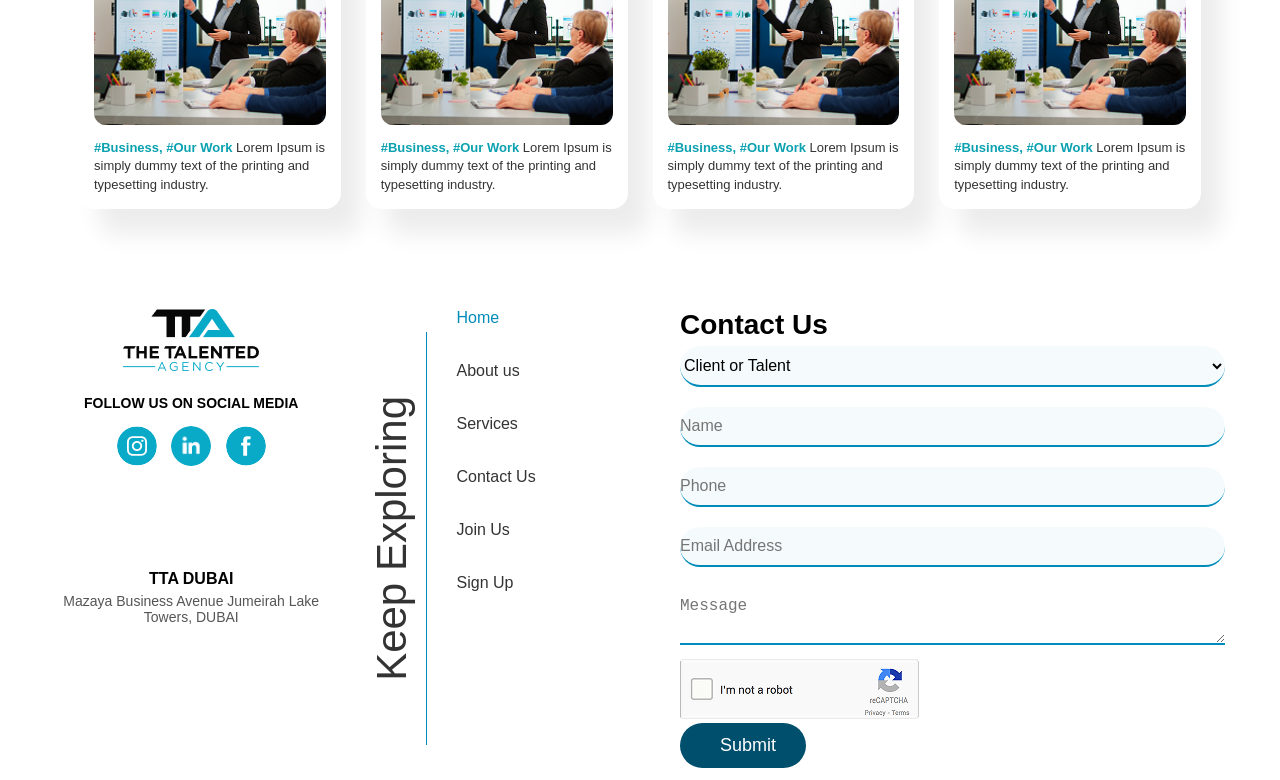
==== commit be5155ed: "Add files via upload Make respomsive" ====
--- a/Talented/index.html
+++ b/Talented/index.html
@@ -27,13 +27,11 @@
 
         <div class="container">
             <div class="hero-section">
-
                 <div class="hero-left">
                     <h1>
                         PREMIER STAFFING SOLUTIONS <br>
                         <span>TAILORED TO YOUR BUSINESS NEEDS.</span>
                     </h1>
-
                     <p>The Talented Agency is transforming HR practices by offering specialized temporary staffing
                         solutions
                         tailored for your event in the Middle East.</p>
@@ -52,12 +50,10 @@
                     <div class="card-info">
                         <p>HI, My name is Lydia and i love to surf in my free time.</p>
                     </div>
-
                     <div class="box">
                         <p>6+</p>
                         <p>Year Of Experiance</p>
                     </div>
-
                     <img class="avatars" src="photo/Avatars.png" alt="">
                 </div>
             </div>
@@ -107,7 +103,6 @@
                     <button>Learn More</button>
                 </div>
             </div>
-
             <div class="parenting">
                 <h1>Partnering with the <span>talented agency</span></h1>
                 <p>Premier Talent Solutions is a leading talent agency specializing in providing top-tier temporary
@@ -121,7 +116,6 @@
 
     <section class="set-section">
         <div class="container set-part">
-
             <div class="talent-image">
                 <img class="img-box1 small" src="photo/freepik_br_9124e37f-e8ed-4702-9547-612ed2c5bbd6 copy 1.png"
                     alt="">
@@ -129,27 +123,23 @@
                 <img class="img-box1 large" src="photo/freepik_br_9124e37f-e8ed-4702-9547-612ed2c5bbd6 copy 1 (1).png"
                     alt="">
             </div>
-
             <div class="talent-content">
                 <h2>What sets our <span>talents apart </span></h2>
                 <P>We carefully select our talents based on their expertise, skills, and alignment with business
                     requirements.</P>
                 <button>Learn More </button>
             </div>
-
         </div>
     </section>
 
     <section class="clint">
         <div class="container">
-
             <div class="clint-left">
-                <H2>What <SPan> Our Clients Say</SPan></H2>
+                <H2>What <span> Our Clients Say</span></H2>
                 <P>Our clients are at the heart of everything we do. Here’s what some of them have to say about their
                     experiences with Premier Talent Solutions</P>
                 <img src="photo/Mask group.png" alt="">
             </div>
-
             <div class="clint-right">
                 <img src="photo/quote 1.png" alt="">
                 <p>I wanted to take a moment to extend my heartfelt thanks for the outstanding services you have
@@ -170,7 +160,6 @@
     <section class="partners">
         <div class="container">
             <h2>Trusted By <span>Our Partners</span></h2>
-
             <div class="logo-grid">
                 <img src="photo/Group 1413372115.png">
                 <img src="photo/Group 1413372081.png">
@@ -185,14 +174,9 @@
 
     <section class="social-section">
         <div class="container">
-
             <h2>Check Our <span>Socials</span></h2>
-
             <div class="social-grid">
-
-                <!-- CARD -->
                 <div class="social-card">
-
                     <div class="card-header">
                         <div class="user">
                             <img class="profile" src="photo/Rectangle 34627401.png" alt="">
@@ -205,17 +189,12 @@
                         </div>
                         <img class="insta" src="photo/image 2.png" alt="">
                     </div>
-
                     <img class="post-img" src="photo/Rectangle 34627402.png" alt="">
-
                     <p class="caption">
                         <span>#Business, #Our Work</span>
                         Lorem Ipsum is simply dummy text of the printing and typesetting industry.
                     </p>
-
-                </div>
-
-                <!-- CARD 2 -->
+                </div>
                 <div class="social-card">
                     <div class="card-header">
                         <div class="user">
@@ -229,16 +208,12 @@
                         </div>
                         <img class="insta" src="photo/image 2.png" alt="">
                     </div>
-
                     <img class="post-img" src="photo/Rectangle 34627402.png" alt="">
-
                     <p class="caption">
                         <span>#Business, #Our Work</span>
                         Lorem Ipsum is simply dummy text of the printing and typesetting industry.
                     </p>
                 </div>
-
-                <!-- CARD 3 -->
                 <div class="social-card">
                     <div class="card-header">
                         <div class="user">
@@ -252,16 +227,12 @@
                         </div>
                         <img class="insta" src="photo/image 2.png" alt="">
                     </div>
-
                     <img class="post-img" src="photo/Rectangle 34627402.png" alt="">
-
                     <p class="caption">
                         <span>#Business, #Our Work</span>
                         Lorem Ipsum is simply dummy text of the printing and typesetting industry.
                     </p>
                 </div>
-
-                <!-- CARD 4 -->
                 <div class="social-card">
                     <div class="card-header">
                         <div class="user">
@@ -275,28 +246,21 @@
                         </div>
                         <img class="insta" src="photo/image 2.png" alt="">
                     </div>
-
                     <img class="post-img" src="photo/Rectangle 34627402.png" alt="">
-
                     <p class="caption">
                         <span>#Business, #Our Work</span>
                         Lorem Ipsum is simply dummy text of the printing and typesetting industry.
                     </p>
                 </div>
-
-            </div>
-
+            </div>
         </div>
     </section>
 
     <footer class="container">
         <div class="footer-content">
-
             <div class="footer-section brand-col">
                 <img src="photo/Frame 1.png" alt="The Talented Agency" class="footer-logo">
-
                 <p class="social-text">FOLLOW US ON SOCIAL MEDIA</p>
-
                 <div class="social-icons">
                     <img src="photo/finstagram.svg" alt="Instagram">
                     <img src="photo/flinkedin.png" alt="LinkedIn">
@@ -307,7 +271,6 @@
                     <p>Mazaya Business Avenue Jumeirah Lake Towers, DUBAI</p>
                 </div>
             </div>
-
             <div class="footer-section nav-col">
                 <div class="vertical-text-wrapper">
                     <span class="vertical-text">Keep Exploring</span>
@@ -322,7 +285,6 @@
                     <li><a href="#">Sign Up</a></li>
                 </ul>
             </div>
-
             <div class="footer-section form-col">
                 <h2>Contact Us</h2>
                 <form id="footer-contact">
@@ -346,7 +308,6 @@
                     <div>
                         <img src="photo/1_4NhFKMxr-qXodjYpxtiE0w 1.png" alt="">
                     </div>
-
                     <button type="submit" class="submit-btn">
                         <i class="fas fa-paper-plane"></i> Submit
                     </button>
@@ -355,53 +316,8 @@
         </div>
     </footer>
 
-
-
-
-
-
-
-
-
-
-
-    <script>
-        function loadAndOpenModal() {
-            var placeholder = document.getElementById('modal-placeholder');
-
-            // Check karo ke modal pela thi load thayelu che ke nahi
-            if (placeholder.innerHTML === "") {
-                fetch('login.html')
-                    .then(response => response.text())
-                    .then(data => {
-                        placeholder.innerHTML = data;
-                        openModal(); // Code load thaya pachhi kholo
-                    });
-            } else {
-                openModal(); // Jo pela thi load hoy to sidhu kholo
-            }
-        }
-
-        function openModal() {
-            var modal = document.getElementById("loginModal");
-            modal.style.display = "block";
-            document.body.style.overflow = "hidden";
-        }
-
-        function closeLoginModal() {
-            var modal = document.getElementById("loginModal");
-            modal.style.display = "none";
-            document.body.style.overflow = "auto";
-        }
-
-        // Modal ni bahar click kare to bandh thay
-        window.onclick = function (event) {
-            var modal = document.getElementById("loginModal");
-            if (event.target == modal) {
-                closeLoginModal();
-            }
-        }
-    </script>
+    <script src="script.js"></script>
+    
 </body>
 
 </html>
--- a/Talented/style.css
+++ b/Talented/style.css
@@ -6,6 +6,7 @@
 
 body {
     font-family: Arial, sans-serif;
+    overflow-x: hidden;
 }
 
 .container {
@@ -15,7 +16,7 @@
     padding: 10px 15px;
 }
 
-/* HERO BACKGROUND */
+
 .hero-wrapper {
     padding: 30px 0;
     background-size: 120% 120%;
@@ -28,12 +29,14 @@
         #ffffff;
 }
 
-/* HEADER */
+
 header {
     display: flex;
     align-items: center;
     justify-content: space-between;
     padding: 15px;
+    flex-wrap: wrap;
+    gap: 15px;
 }
 
 header img {
@@ -43,6 +46,7 @@
 .nav {
     display: flex;
     gap: 25px;
+    flex-wrap: wrap;
 }
 
 header a {
@@ -51,7 +55,8 @@
     color: black;
 }
 
-/* header button {
+
+.btn {
     margin-left: 10px;
     padding: 8px 15px;
     cursor: pointer;
@@ -59,30 +64,21 @@
     border: none;
     border-radius: 30px;
     color: white;
-} */
-.btn{
-    margin-left: 10px;
-    padding: 8px 15px;
-    cursor: pointer;
-    background-color: #067593;
-    border: none;
-    border-radius: 30px;
-    color: white;
 
 }
 
 .nav a.active {
-    color: #067593 !important; 
-    font-weight: bold;         
-    /* border-bottom: 2px solid #067593; */ /* Jo niche patti joiye to aa vapro */
-}
-/* HERO SECTION */
+    color: #067593 !important;
+    font-weight: bold;
+}
+
 .hero-section {
     display: flex;
     align-items: center;
     justify-content: space-between;
     padding: 30px 0;
     gap: 30px;
+    flex-wrap: wrap;
 }
 
 .hero-left {
@@ -123,12 +119,16 @@
     color: white;
 }
 
+.hero-btn img {
+    width: 20px;
+}
+
 .main-img {
-    width: 22px;
-    margin-right: 12px;
-}
-
-/* RIGHT SIDE */
+    width: 100%;
+    max-width: 450px;
+    border-radius: 20px;
+}
+
 .hero-right {
     position: relative;
     flex: 1;
@@ -141,7 +141,6 @@
     max-width: 450px;
 }
 
-/* FLOATING CARDS */
 .card-info {
     position: absolute;
     bottom: 180px;
@@ -170,13 +169,22 @@
 .avatars {
     position: absolute;
     bottom: -30px;
-    left: 46%;
+    left: 47%;
     transform: translateX(-50%);
     width: 180px !important;
 }
 
-
-@media (max-width: 992px) {
+@media (max-width: 768px) {
+
+    header {
+        flex-direction: column;
+        text-align: center;
+    }
+
+    .nav {
+        justify-content: center;
+    }
+
     .hero-section {
         flex-direction: column;
         text-align: center;
@@ -187,75 +195,106 @@
     }
 
     .hero-left span {
-        font-size: 26px;
-    }
-
-    .hero-right {
-        margin-top: 30px;
-    }
-
-    .card-info,
+        font-size: 24px;
+    }
+
+    .hero-btn {
+        justify-content: center;
+    }
+
+    .hero-btn button {
+        width: 100%;
+        justify-content: center;
+    }
+
+    .hero-icon {
+        justify-content: center;
+    }
+
+    .card-info {
+        width: 160px;
+        bottom: 120px;
+        left: 10px;
+    }
+
     .box {
-        left: 50%;
-        transform: translateX(-50%);
-    }
-}
-
-/* MOBILE */
-@media (max-width: 600px) {
-    header {
-        flex-direction: column;
-        gap: 10px;
-    }
-
-    header div {
-        display: flex;
-        flex-wrap: wrap;
-        justify-content: center;
+        left: 10px;
+    }
+
+    .avatars {
+        width: 120px !important;
+    }
+}
+
+@media (min-width: 769px) and (max-width: 1024px) {
+
+    .hero-section {
+        gap: 20px;
     }
 
     .hero-left h1 {
-        font-size: 26px;
+        font-size: 38px;
     }
 
     .hero-left span {
-        font-size: 22px;
-    }
-
-    .hero-btn {
-        flex-direction: column;
-    }
-
-
+        font-size: 30px;
+    }
+
+    .hero-left p {
+        font-size: 16px;
+    }
+
+    .hero-btn button {
+        padding: 10px 18px;
+        font-size: 14px;
+    }
+
+    .main-img {
+        max-width: 380px;
+    }
+
+    .card-info {
+        width: 170px;
+        bottom: 150px;
+    }
+
+    .avatars {
+        width: 150px !important;
+    }
+}
+
+.services {
+    padding: 80px 10px;
 }
 
 
 .services .container {
     display: flex;
     justify-content: space-between;
-    padding: 80px 10px;
     flex-wrap: wrap;
-
-
-}
-
-/* 
+    gap: 25px;
+}
+
 .card {
     position: relative;
     width: 23%;
-    height: 350px;
+    min-width: 250px;
     display: flex;
     flex-direction: column;
-    align-items: center;
+    margin-bottom: 40px;
 }
 
 .img-box {
     position: relative;
-    height: 200px;
+    height: 300px;
     perspective: 400px;
     width: 100%;
-}
-
+    display: flex;
+    justify-content: center;
+    align-items: center;
+     overflow: visible;
+     z-index: 1;
+}
 
 .shape {
     position: absolute;
@@ -267,57 +306,55 @@
     border-radius: 12px;
     transform: rotateY(-90deg) rotateX(15deg);
     z-index: 1;
-    transform-style: preserve-3d;
-}
-
-
+}
 .img-box img {
+    position: relative;
+    width: 100%;
+    max-width: 220px;
+    transform:translateX(20%) ;
+    z-index: 2;
+    object-fit: contain;
+}
+
+.content {
     position: absolute;
-    bottom: 0;
+    bottom: 30px; 
     left: 50%;
     transform: translateX(-50%);
-    height: 230px;
-    z-index: 2;
-    object-fit: contain;    
-} */
-
-.content {
-    position: relative;
-    /* bottom: 60px;
-    left: 10%; */
-    margin-top: -20px;
-    width: 150px;
-
+    width: 170px;
     background: #fff;
-    padding: 5px;
+    padding: 12px 15px;
     text-align: center;
     border-radius: 15px;
-
     box-shadow: 0 10px 25px rgba(0, 0, 0, 0.1);
-    z-index: 3;
-}
-
-/* BUTTON */
+    z-index: 10;
+}
+
+.content h4 {
+    margin-bottom: 10px;
+    font-size: 18px;
+}
+
 .content button {
-    margin-top: 8px;
+  
     padding: 6px 14px;
     border: none;
     border-radius: 20px;
     background: #0aa1b0;
     color: white;
     cursor: pointer;
+    transition: 0.3s;
 }
 
 .parenting {
     text-align: center;
     margin: 60px auto;
     max-width: 760px;
-
-
 }
 
 .parenting h1 {
     font-size: 32px;
+    line-height: 1.3;
 }
 
 .parenting span {
@@ -327,77 +364,71 @@
 .parenting p {
     margin: 20px 0;
     color: #555;
-
-}
-
+    line-height: 1.7;
+
+}
 .parenting button {
     padding: 10px 20px;
     background: #067593;
     color: white;
     border: none;
     border-radius: 25px;
-}
-
-@media (max-width: 600px) {
-
-    .services .container {
-        flex-direction: column;
-        grid-template-columns: 1fr;
-        align-items: center;
-        gap: 40px;
-    }
-
-    .card {
-        width: 90%;
-    }
-
-    .img-box {
-        height: 170px;
-    }
-
-    .img-box img {
-        height: 190px;
-    }
-
-    .content {
-        width: 180px;
-        bottom: -25px;
-    }
-
-    .content button {
-        padding: 8px 16px;
-    }
-}
-
-@media (max-width: 992px) and (min-width: 601px) {
-
-    .services .container {
-        flex-wrap: wrap;
-        justify-content: center;
-        grid-template-columns: repeat(2, 1fr);
-        gap: 30px;
-    }
+    cursor: pointer;
+}
+
+@media (max-width: 1024px) {
 
     .card {
         width: 45%;
     }
 
+    .parenting h1 {
+        font-size: 32px;
+    }
+}
+
+@media (max-width: 768px) {
+
+    .services {
+        padding: 50px 0;
+    }
+
+    .services .container {
+        gap: 40px;
+    }
+
+    .card {
+        width: 100%;
+    }
+
     .img-box {
-        height: 190px;
+        height: 240px;
     }
 
     .img-box img {
-        height: 210px;
+        max-width: 180px;
     }
 
     .content {
-        width: 170px;
-    }
-}
-
-
-* {
-    box-sizing: border-box;
+        width: 160px;
+    }
+
+    .parenting {
+        margin-top: 40px;
+        padding: 0 10px;
+    }
+
+    .parenting h1 {
+        font-size: 26px;
+    }
+
+    .parenting p {
+        font-size: 15px;
+    }
+}
+
+.set-section {
+    padding: 80px 0;
 }
 
 .set-part {
@@ -405,6 +436,7 @@
     justify-content: space-between;
     gap: 30px;
     align-items: center;
+    flex-wrap: wrap;
 }
 
 
@@ -418,18 +450,17 @@
     position: absolute;
     border-radius: 20px;
     overflow: hidden;
-    /* 👈 important */
     background: linear-gradient(180deg, #0b3c5d, #0aa1b0);
-}
-
-/* COMMON IMAGE STYLE */
+    object-fit: cover;
+    box-shadow: 0 10px 25px rgba(0, 0, 0, 0.15);
+}
+
 .img-box1 img {
     position: absolute;
     border-radius: 20px;
     object-fit: cover;
 }
 
-/* DIFFERENT SIZES */
 .small {
     width: 160px;
     height: 150px;
@@ -455,7 +486,13 @@
 }
 
 .talent-content {
-    width: 50%;
+    flex: 1;
+}
+
+.talent-image {
+    position: relative;
+    flex: 1;
+    min-height: 400px;
 }
 
 .talent-content h2 {
@@ -473,7 +510,6 @@
     line-height: 1.6;
 }
 
-/* BUTTON */
 .talent-content button {
     padding: 12px 30px;
     border-radius: 30px;
@@ -484,6 +520,28 @@
     margin-bottom: 50px;
 }
 
+@media (max-width: 1024px) {
+
+    .set-part {
+        gap: 30px;
+    }
+
+    .talent-content h2 {
+        font-size: 34px;
+    }
+
+    .large {
+        width: 200px;
+        height: 250px;
+        left: 220px;
+    }
+
+    .medium {
+        width: 180px;
+        height: 220px;
+    }
+}
+
 @media (max-width: 768px) {
 
     .set-part {
@@ -491,50 +549,42 @@
         text-align: center;
     }
 
-    .talent-image,
+    .talent-image {
+        width: 100%;
+        min-height: 350px;
+    }
+
+    .small {
+        width: 120px;
+        height: 130px;
+        left: 10px;
+        top: 120px;
+    }
+
+    .medium {
+        width: 150px;
+        height: 180px;
+        left: 90px;
+        top: 70px;
+    }
+
+    .large {
+        width: 180px;
+        height: 230px;
+        left: 180px;
+        top: 20px;
+    }
+
     .talent-content {
         width: 100%;
     }
 
-    .talent-image {
-        height: 300px;
-        margin-bottom: 20px;
-    }
-
-    /* reduce overlap on mobile */
-    .small {
-        width: 120px;
-        height: 110px;
-        left: 0;
-        top: 50px;
-    }
-
-    .medium {
-        width: 140px;
-        height: 150px;
-        left: 90px;
-        top: 30px;
-    }
-
-    .large {
-        width: 160px;
-        height: 190px;
-        left: 180px;
-        top: 0;
-    }
-
     .talent-content h2 {
         font-size: 28px;
     }
-}
-
-@media (max-width: 1024px) {
-    .talent-image {
-        width: 55%;
-    }
-
-    .talent-content {
-        width: 45%;
+
+    .talent-content p {
+        font-size: 15px;
     }
 }
 
@@ -549,6 +599,9 @@
 
 .clint-left {
     flex: 1;
+    display: flex;
+    flex-direction: column;
+    gap: 15px;
 }
 
 .clint-left h2 {
@@ -573,7 +626,6 @@
     opacity: 0.6;
 
 }
-
 .clint-right {
     flex: 1.7;
     background: #fff;
@@ -582,8 +634,7 @@
     position: relative;
 }
 
-/* quote image */
-.clint-right img {
+.clint-right>img {
     width: 40px;
     margin-bottom: 15px;
 }
@@ -618,7 +669,60 @@
     color: #777;
 }
 
-
+@media (max-width: 1024px) {
+
+    .clint .container {
+        gap: 30px;
+    }
+
+    .clint-left h2 {
+        font-size: 30px;
+    }
+
+    .clint-right {
+        flex: 1;
+        padding: 25px;
+    }
+}
+
+@media (max-width: 768px) {
+
+    .clint .container {
+        flex-direction: column;
+        text-align: center;
+        padding: 50px 0;
+    }
+
+    .clint-left p {
+        max-width: 100%;
+    }
+
+    .clint-left img {
+        width: 80px;
+        margin: auto;
+    }
+
+    .clint-right {
+        width: 100%;
+        padding: 20px;
+    }
+
+    .clint-right>img {
+        width: 30px;
+        margin: auto;
+    }
+
+    .users {
+        justify-content: center;
+        flex-direction: column;
+        text-align: center;
+    }
+
+    .users img {
+        width: 60px;
+        height: 60px;
+    }
+}
 
 .partners {
     padding: 80px 20px;
@@ -634,15 +738,12 @@
     color: #0aa1b0;
 }
 
-/* GRID */
 .logo-grid {
     display: grid;
     grid-template-columns: repeat(auto-fit, minmax(160px, 1fr));
     gap: 20px;
     align-items: center;
 }
-
-/* BOX STYLE */
 .logo-grid img {
     width: 100%;
     max-width: 140px;
@@ -653,25 +754,48 @@
     transition: 0.3s ease;
     filter: grayscale(100%);
     object-fit: contain;
-    height: 100px;
-}
-
-/* HOVER EFFECT */
-/* .logo-grid img:hover{
-    transform: translateY(-5px);
-    box-shadow: 0 12px 25px rgba(0,0,0,0.15);
-} */
-
-
-
-
-
+    height: 90px;
+}
+
+@media (max-width: 1024px) {
+
+    .partners h2 {
+        font-size: 28px;
+    }
+
+    .logo-grid {
+        gap: 15px;
+    }
+}
+
+@media (max-width: 768px) {
+
+    .partners {
+        padding: 50px 15px;
+    }
+
+    .partners h2 {
+        font-size: 24px;
+        margin-bottom: 25px;
+    }
+
+    .logo-grid {
+        grid-template-columns: repeat(2, 1fr);
+        gap: 15px;
+    }
+
+    .logo-grid img {
+        max-width: 120px;
+        height: 80px;
+        padding: 12px;
+    }
+}
 
 .social-section {
     padding: 80px 0;
 }
 
-.container {
+.social-section .container {
     width: 90%;
     margin: auto;
 }
@@ -686,14 +810,12 @@
     color: #0aa1b0;
 }
 
-/* GRID */
 .social-grid {
     display: grid;
     grid-template-columns: repeat(4, 1fr);
     gap: 25px;
 }
 
-/* CARD */
 .social-card {
     background: #fff;
     border-radius: 16px;
@@ -701,7 +823,6 @@
     box-shadow: 20px 25px 25px rgba(0, 0, 0, 0.08);
 }
 
-/* HEADER */
 .card-header {
     display: flex;
     justify-content: space-between;
@@ -735,7 +856,6 @@
     width: 22px;
 }
 
-/* IMAGE */
 .post-img {
     width: 100%;
     height: 180px;
@@ -744,7 +864,6 @@
     margin: 10px 0;
 }
 
-/* TEXT */
 .caption {
     font-size: 13px;
     line-height: 1.4;
@@ -756,16 +875,57 @@
     font-weight: 600;
 }
 
-
-
+@media (max-width: 1024px) {
+
+    .social-grid {
+        grid-template-columns: repeat(2, 1fr);
+    }
+
+    .social-section h2 {
+        font-size: 32px;
+    }
+}
+
+@media (max-width: 768px) {
+
+    .social-section {
+        padding: 50px 0;
+    }
+
+    .social-grid {
+        grid-template-columns: 1fr;
+        gap: 20px;
+    }
+
+    .social-section h2 {
+        font-size: 26px;
+    }
+
+    .social-card {
+        padding: 12px;
+    }
+
+    .post-img {
+        height: 160px;
+    }
+
+    .user h4 {
+        font-size: 13px;
+    }
+
+    .caption {
+        font-size: 12px;
+    }
+}
 
 .footer-content {
     display: flex;
     justify-content: space-between;
-
-}
-
-/* Column 1: Brand */
+    gap: 40px;
+    flex-wrap: wrap;
+
+}
+
 .brand-col {
     flex: 1;
     text-align: center;
@@ -794,9 +954,7 @@
 }
 
 .address-section {
-    margin-top: auto;
-    padding-top: 150px;
-    /* Thodi extra gap jo joiye to */
+    margin-top: 100px;
     text-align: center;
 }
 
@@ -812,7 +970,6 @@
 
 }
 
-/* Column 2: Navigation */
 .nav-col {
     display: flex;
     flex: 1;
@@ -858,7 +1015,6 @@
     color: #008CBA;
 }
 
-/* Column 3: Form */
 .form-col {
     flex: 2;
 }
@@ -896,13 +1052,6 @@
     gap: 10px;
 }
 
-
-
-
-
-
-
-
 .card {
     position: relative;
     width: 23%;
@@ -942,21 +1091,67 @@
     margin-left: -20px;
 }
 
-
-
-
-
-
-
-
-
-
+@media (max-width: 1024px) {
+
+    .footer-content {
+        flex-direction: column;
+        text-align: center;
+    }
+
+    .nav-col {
+        justify-content: center;
+    }
+
+    .vertical-text {
+        font-size: 30px;
+    }
+
+    .form-col {
+        width: 100%;
+    }
+}
+
+@media (max-width: 768px) {
+
+    .footer-content {
+        flex-direction: column;
+        text-align: center;
+        gap: 30px;
+    }
+
+    .footer-logo {
+        max-width: 150px;
+    }
+
+    .vertical-text {
+        display: none;
+       
+    }
+
+    .divider {
+        display: none;
+    }
+
+    .nav-links li {
+        margin-bottom: 15px;
+    }
+
+    .form-col h2 {
+        font-size: 22px;
+    }
+
+    .submit-btn {
+        width: 100%;
+        justify-content: center;
+        font-size: 16px;
+    }
+}
 
 
 /* _____________________________________________--------------------------______________________________ */
 
 
-/* MAIN SECTION */
+
 .why-hero {
     display: flex;
     align-items: center;
@@ -964,8 +1159,6 @@
     gap: 60px;
     padding: 80px 0;
 }
-
-/* LEFT TEXT */
 .why-text {
     flex: 1;
 }
@@ -987,7 +1180,6 @@
     max-width: 400px;
 }
 
-/* BUTTON */
 .why-text button {
     background: #0aa1b0;
     color: #fff;
@@ -1004,12 +1196,11 @@
     width: 18px;
 }
 
-/* RIGHT GRID */
 .why-image {
     flex: 1;
     display: grid;
-    grid-template-columns: repeat(2, 1fr);
-    gap: 25px;
+    grid-template-columns: repeat(2, minmax(0, 1fr));
+    gap: 20px;
 }
 
 
@@ -1018,15 +1209,17 @@
     overflow: visible;
 }
 
-
-/* IMAGE BOX */
 .img-box2 {
     position: relative;
-    height: 120px;
+    height: 160px;
     margin-bottom: 15px;
-}
-
-/* SHAPE BACKGROUND */
+    width: 100%;
+    display: flex;
+    justify-content: center;
+    align-items: flex-end;
+    z-index: 2;
+}
+
 .shape2 {
     position: absolute;
     width: 100%;
@@ -1034,17 +1227,18 @@
     background: linear-gradient(180deg, #0b3c5d, #0aa1b0);
     border-radius: 14px;
     left: 0;
+    top: 0;
     transform: perspective(1000px) rotateY(-55deg) rotateX(5deg);
     z-index: 1;
-}
-
-/* IMAGE */
+    box-shadow: 10px 10px 20px rgba(0, 0, 0, 0.1);
+}
+
 .img-box2 img {
     position: absolute;
-    bottom: 0px;
+    bottom: 10px;
     left: 50%;
-    transform: translateX(-40%);
-    max-height: 120px;
+    transform: translateX(-50%);
+    max-height: 140px;
     width: auto;
     object-fit: contain;
     z-index: 2;
@@ -1052,16 +1246,12 @@
 
 .content2 {
     position: relative;
-    /* bottom: 60px;
-    left: 10%; */
-    margin-top: -45px;
+    margin: -40px 20px 0;
     width: 130px;
-
     background: #fff;
     padding: 10px 5px;
     text-align: center;
     border-radius: 15px;
-
     box-shadow: 0 10px 25px rgba(0, 0, 0, 0.1);
     z-index: 3;
     backdrop-filter: blur(60px);
@@ -1084,12 +1274,51 @@
     cursor: pointer;
 }
 
-
-/* BUTTON */
 .content button {
     margin-top: 8px;
 }
 
+@media (max-width: 1024px) {
+
+    .why-hero {
+        gap: 40px;
+    }
+
+    .why-text h1 {
+        font-size: 36px;
+    }
+}
+@media (max-width: 768px) {
+
+    .why-hero {
+        flex-direction: column;
+        text-align: center;
+        gap: 40px;
+    }
+
+    .why-text p {
+        max-width: 100%;
+    }
+
+    .why-text h1 {
+        max-width: 100%;
+        font-size: 28px;
+    }
+
+    .why-image {
+        grid-template-columns: 1fr;
+    }
+
+    .card2 {
+        display: flex;
+        flex-direction: column;
+        align-items: center;
+    }
+
+    .content2 {
+        margin-top: -30px;
+    }
+}
 
 .tta-talent-section {
     padding: 40px 25px;
@@ -1103,33 +1332,43 @@
     justify-content: center;
 }
 
-/* Image Side */
 .image-wrapper {
     position: relative;
     flex: 1;
-    margin-left: 20px;
-
+    display: flex;
+    flex-direction: column;
+    align-items: center;
+    min-height: 420px;
 }
 
 .blue-bg-shape {
     position: absolute;
-    width: 80%;
-    height: 60%;
+    width: 70%;
+    height: 55%;
     background-color: #00A9C1;
     border-radius: 20px;
     top: 40px;
-    left: -10px;
-    transform: translateX(-10%);
+    left: -5%;
     z-index: 1;
-    margin-left: 20px;
-}
-
-.main-img {
+}
+
+.blue-bg-shape2 {
+    position: absolute;
+    width: 75%;
+    height: 62%;
+    background-color: #00A9C1;
+    border-radius: 20px;
+    top: 40px;
+    right: -5%;
+    z-index: 1;
+}
+
+.main-img3 {
     position: relative;
-    width: 80%;
+    width: 100%;
+    max-width: 420px;
     border-radius: 20px;
     z-index: 2;
-    display: block;
 }
 
 .info-tag-box {
@@ -1139,12 +1378,11 @@
     border-radius: 12px;
     font-size: 18px;
     margin-top: 80px;
-    /* Image ni upar overlap karva */
     z-index: 3;
-    width: 80%;
-}
-
-/* Content Side */
+    width: 100%;
+    max-width: 420px;
+}
+
 .content-wrapper {
     flex: 1;
 }
@@ -1165,8 +1403,6 @@
     margin-bottom: 30px;
     font-size: 15px;
 }
-
-/* Small Gallery */
 .small-gallery {
     display: flex;
     gap: 10px;
@@ -1180,7 +1416,6 @@
     object-fit: cover;
 }
 
-/* Button */
 .book-btn {
     background-color: #004F6D;
     color: white;
@@ -1218,54 +1453,96 @@
 
 }
 
-
-
-
-
-
-
-
-
-
-
-
-
-
-
-
-
-
+@media (max-width: 1024px) {
+
+    .tta-talent-section .container {
+        gap: 30px;
+    }
+
+    .title {
+        font-size: 30px;
+    }
+
+    .small-gallery img {
+        width: 70px;
+        height: 70px;
+    }
+}
+
+@media (max-width: 768px) {
+
+    .tta-talent-section .container {
+        flex-direction: column;
+        text-align: center;
+    }
+
+    .image-wrapper {
+        width: 100%;
+    }
+
+    .main-img {
+        max-width: 90%;
+    }
+
+    .info-tag-box {
+        width: 100%;
+    }
+
+    .small-gallery {
+        justify-content: center;
+        flex-wrap: wrap;
+    }
+
+    .small-gallery img {
+        width: 60px;
+        height: 60px;
+    }
+
+    .title {
+        font-size: 26px;
+    }
+
+    .description {
+        font-size: 14px;
+    }
+
+    .blue-bg-shape,
+    .blue-bg-shape2 {
+        height: 80%;
+        width: 95%;
+    }
+}
 
 
 /* ------------------------____________________________________------------------------------------ */
-
-
-
-
-
 
 .hero-contact {
     position: relative;
     padding-top: 50px;
+    padding-bottom: 80px;
     background: linear-gradient(0deg, #004659, #004659),
         linear-gradient(0deg, rgba(0, 31, 61, 0.29), rgba(0, 31, 61, 0.29));
+   
 
 }
 
 .hero-overlay {
     display: flex;
-    justify-content: center;
+    justify-content: space-between;
     align-items: center;
     padding: 20px 3%;
     color: white;
-
+    gap: 40px;
+}
+.hero-text {
+    flex: 1;
 }
 
 .hero-text h1 {
     font-size: 50px;
     margin-bottom: 20px;
-}
-
+
+}
 .hero-text p {
     max-width: 700px;
     font-size: 18px;
@@ -1273,32 +1550,122 @@
 }
 
 .hero-dog-img {
-
-    max-width: 800px;
-    width: 100%;
+    flex: 1;
+    max-width: 500px;
     height: auto;
     object-fit: contain;
     margin-bottom: 40px;
 }
 
+@media (max-width: 992px) {
+
+    .contact-card-container {
+        margin-top: 30px;
+    }
+    .hero-overlay {
+        flex-direction: column;
+        text-align: center;
+        padding: 40px 5%;
+        gap: 30px;
+    }
+    .hero-text h1 {
+        font-size: 38px;
+    }
+    .hero-text p {
+        margin: 0 auto;
+        max-width: 90%;
+    }
+    .hero-dog-img {
+        max-width: 70%;
+    }
+    .contact-card {
+        flex-direction: column;
+        transform: none; /* FIX: remove risky offset */
+    }
+
+    .form-side,
+    .info-side {
+        padding: 25px;
+    }
+
+    .social-buttons-col {
+        align-items: center;
+    }
+     .contact-card {
+        flex-direction: column;
+        margin-top: 0;
+    }
+
+    .form-side,
+    .info-side {
+        padding: 30px;
+    }
+
+    .info-side h3 {
+        font-size: 26px;
+    }
+
+    .social-buttons-col {
+        align-items: center;
+    }
+}
+
+@media (max-width: 480px) {
+
+    .hero-text h1 {
+        font-size: 30px;
+    }
+
+    .hero-text p {
+        font-size: 15px;
+    }
+
+    .hero-dog-img {
+        max-width: 85%;
+    }
+
+    .hero-submit-btn {
+        width: 100%;
+        justify-content: center;
+    }
+     .form-side,
+    .info-side {
+        padding: 20px;
+    }
+
+    .info-side h3 {
+        font-size: 22px;
+    }
+
+    .hero-submit-btn {
+        width: 100%;
+        justify-content: center;
+    }
+
+    .btn-social img {
+        width: 180px;
+    }
+}
 
 .contact-card-container {
     padding-bottom: 60px;
+     position: relative;
+    z-index: 10;
 }
 
 .contact-card {
     display: flex;
     background: white;
-
     border-radius: 20px;
     overflow: visible;
-    z-index: 2;
+    z-index: 20;
     box-shadow: 0 20px 40px rgba(0, 0, 0, 0.2);
-    transform: translateY(-70px);
-    /* 🔥 BEST */
-    margin-top: 0;
-}
-
+    margin-top: -70px; 
+}
+.hero-contact,
+.contact-card-container {
+    overflow: visible;
+}
 .form-side {
     flex: 1.5;
     padding: 40px;
@@ -1352,17 +1719,13 @@
     display: flex;
     flex-direction: column;
     gap: 15px;
-    align-items: flex-end;
-
-}
-
-
+    align-items: center;
+
+}
 .btn-social {
     display: inline-block;
     transition: transform 0.3s ease, filter 0.3s ease;
 }
-
-
 
 .btn-social img {
     width: 250px;
@@ -1372,59 +1735,37 @@
 
 }
 
-
-
-
-
-
-
-
-
-
-
-
-
-
-
-
 /* ----------------------________________________________-------------------------------- */
 
-
-
-/* Layout & Section */
 .profile-hero-section {
     background: linear-gradient(0deg, #067593, #067593),
         linear-gradient(0deg, rgba(0, 31, 61, 0.29), rgba(0, 31, 61, 0.29));
     padding: 60px 0;
-    position: relative;
-    height: 250px;
+    max-height: 300px;
     width: 100%;
-    display: block;
 }
 
 .profile-grid-container {
     display: grid;
     grid-template-columns: 1fr 2fr;
     gap: 25px;
-    margin-left: auto;
-    margin-right: auto;
-    position: relative;
     z-index: 5;
-    padding-top: 10px;
     margin-top: 0;
-}
-
-/* Card Common Styling */
-.profile-card1 .profile-info-card{
+     max-width: 1200px;
+    margin: auto;
+}
+ .profile-info-card {
     background: #09A9C8CF;
     border-radius: 15px;
     padding: 25px;
     box-shadow: 0 5px 15px rgba(0, 0, 0, 0.1);
 
 }
-.profile-in-card{
+
+.profile-in-card {
     padding: 24px 12px;
 }
+
 .profile-card {
     background: whitesmoke;
     border-radius: 15px;
@@ -1433,15 +1774,12 @@
 
 }
 
-/* Suzy Swift Card (Left) */
 .profile-info-card {
     background-color: #43b3c4;
-   
-    /* grid-row: span 3; Aa card ne niche na badha cards sudhi lambu rakhshe */
 }
 
 .image-holder {
-  width: 100%;
+    width: 100%;
     border-radius: 12px;
     overflow: hidden;
     margin-bottom: 15px;
@@ -1453,49 +1791,52 @@
 }
 
 .upload-btn-new {
-    background-color: #004d61; 
+    background-color: #004d61;
     color: white;
     border: none;
-    width: 60%;            
+    width: 60%;
     padding: 10px;
     margin: -5px auto 10px;
-    border-radius: 20px; 
+    border-radius: 20px;
     display: flex;
     align-items: center;
     justify-content: center;
     gap: 10px;
     cursor: pointer;
     font-size: 14px;
-    position: relative;    
+    position: relative;
     z-index: 2;
-   
-}
+
+}
+
 .upload-btn-new img {
-    width: 16px; 
-}
-.profile-info-card h2{
+    width: 16px;
+}
+
+.profile-info-card h2 {
     margin-bottom: 10px;
-} 
-
-.details-section h2{
+}
+
+.details-section h2 {
     margin-bottom: 20px;
 }
+
 .profile-details-main {
     grid-column: 2;
 }
 
-/* Form Elements */
 .input-grid {
     flex-direction: column;
     display: flex;
     gap: 15px;
 }
-.input-grid1{
+
+.input-grid1 {
     display: grid;
-    /* AA SUDHARO: 1fr 1fr lakhvathi 2 sarka bhag thase */
     grid-template-columns: 1fr 1fr;
     gap: 15px;
 }
+
 .full-row {
     grid-column: span 2;
 }
@@ -1521,23 +1862,26 @@
     margin-bottom: 10px;
 }
 
-.section-header{
+.section-header {
     display: flex;
     justify-content: space-between;
 }
-.details-section, 
+
+.details-section,
 .upload-section {
-    grid-column: span 2; 
+    grid-column: span 2;
     width: 100%;
 }
+
 .dashed-border-box {
     padding: 20px;
     border-radius: 12px;
 }
-.dashed-border-box h2{
+
+.dashed-border-box h2 {
     margin-bottom: 20px;
 }
-/* Upload Section */
+
 .upload-grid {
     display: grid;
     grid-template-columns: repeat(4, 1fr);
@@ -1547,15 +1891,13 @@
 
 .upload-box {
     height: 140px;
-    background:white;
+    background: white;
     border-radius: 10px;
     display: flex;
     align-items: flex-end;
     justify-content: center;
     padding-bottom: 20px;
 }
-
-
 .upload-note {
     font-size: 12px;
     color: #666;
@@ -1563,7 +1905,6 @@
     text-align: center;
 }
 
-/* Footer Action */
 .action-footer {
     grid-column: 1 / span 2;
     display: flex;
@@ -1586,4 +1927,69 @@
     border: none;
     font-weight: bold;
     cursor: pointer;
+}
+
+@media (max-width: 992px) {
+    .profile-grid-container {
+        grid-template-columns: 1fr; 
+        margin-top: -40px; 
+        padding: 0 15px;
+    }
+
+    .profile-details-main {
+        grid-column: 1; 
+    }
+
+    .upload-grid {
+        grid-template-columns: repeat(2, 1fr); 
+    }
+
+    .profile-hero-section {
+        max-height: 200px;
+    }
+}
+
+@media (max-width: 600px) {
+    .profile-hero-section {
+        padding: 40px 0;
+    }
+
+    .input-grid1 {
+        grid-template-columns: 1fr; 
+    }
+
+    .full-row {
+        grid-column: span 1;
+    }
+
+    .phone-group {
+        flex-direction: column; 
+    }
+
+    .phone-group select {
+        width: 100%;
+    }
+
+    .upload-grid {
+        grid-template-columns: 1fr;
+    }
+
+    .upload-box {
+        height: 100px; 
+    }
+
+    .action-footer {
+        flex-direction: column-reverse;
+        gap: 20px;
+        text-align: center;
+    }
+
+    .save-btn {
+        width: 100%; 
+        padding: 15px;
+    }
+
+    .upload-btn-new {
+        width: 100%;
+    }
 }
